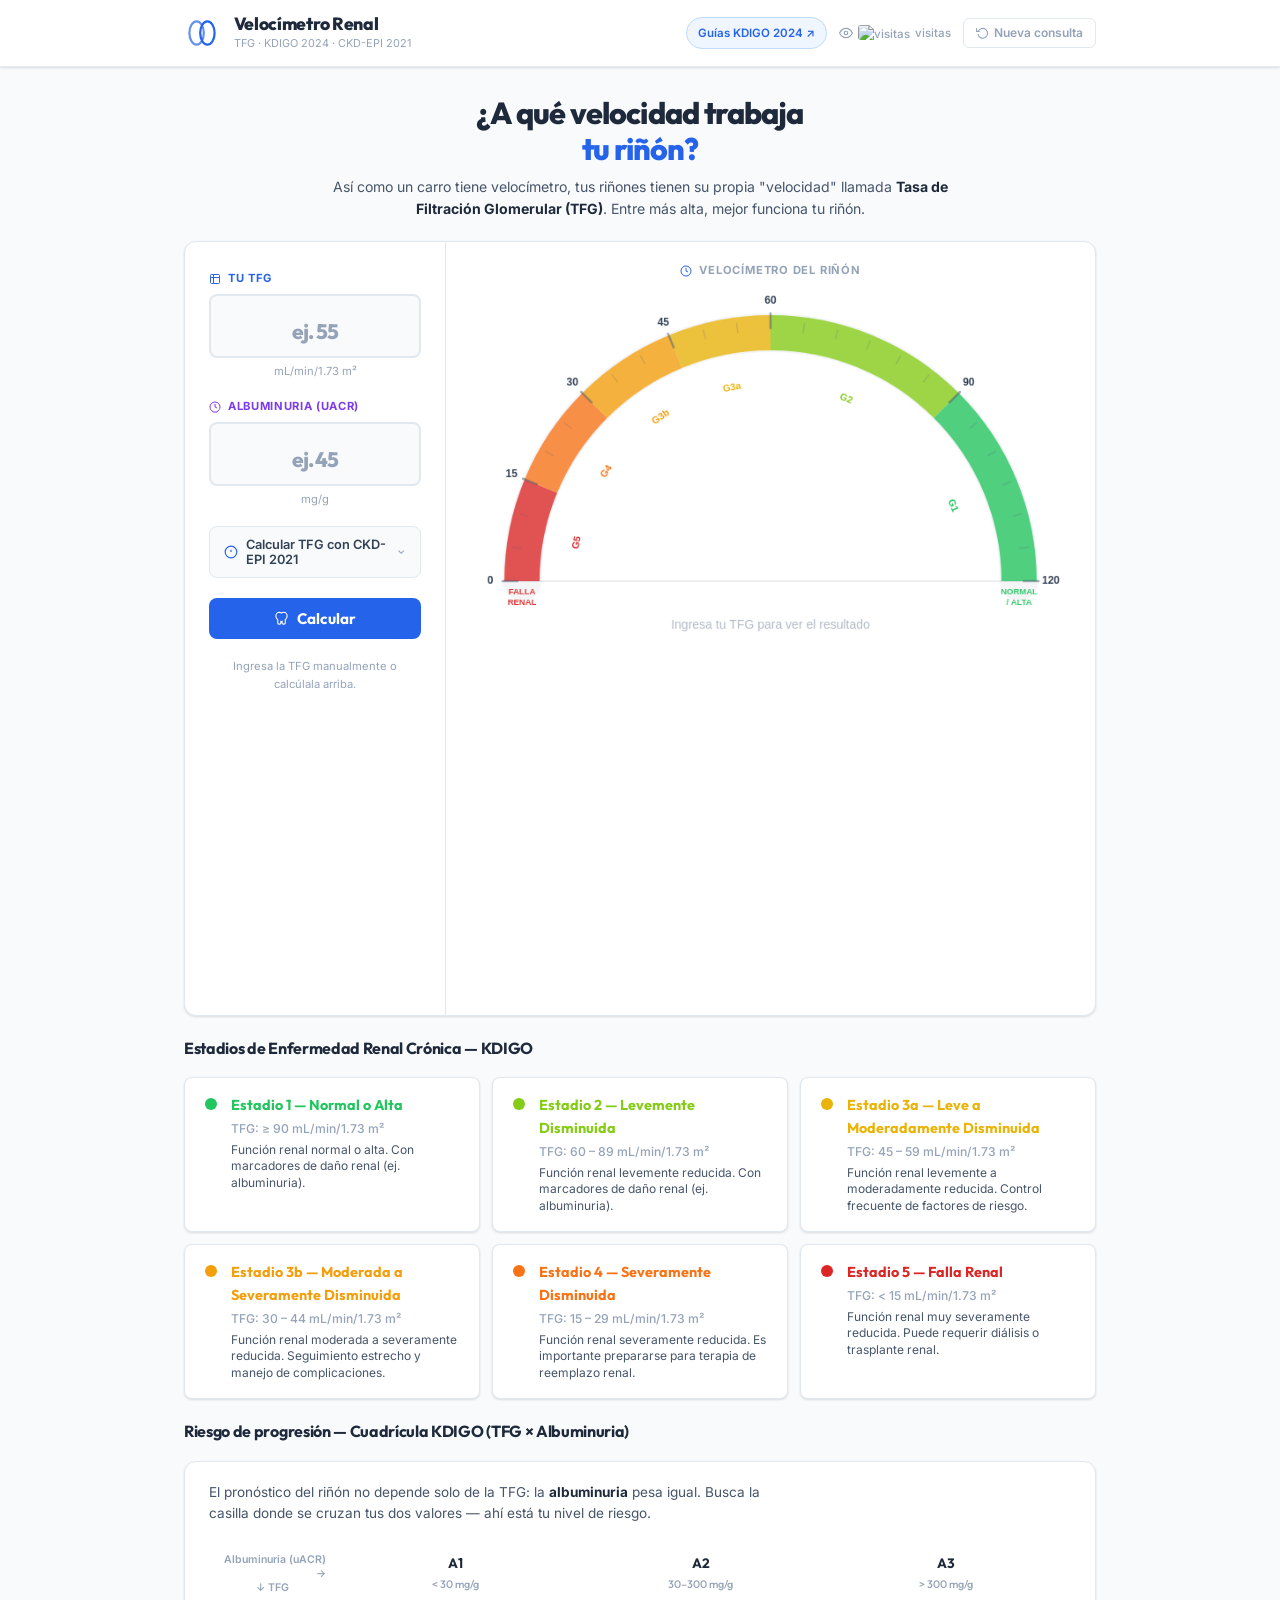
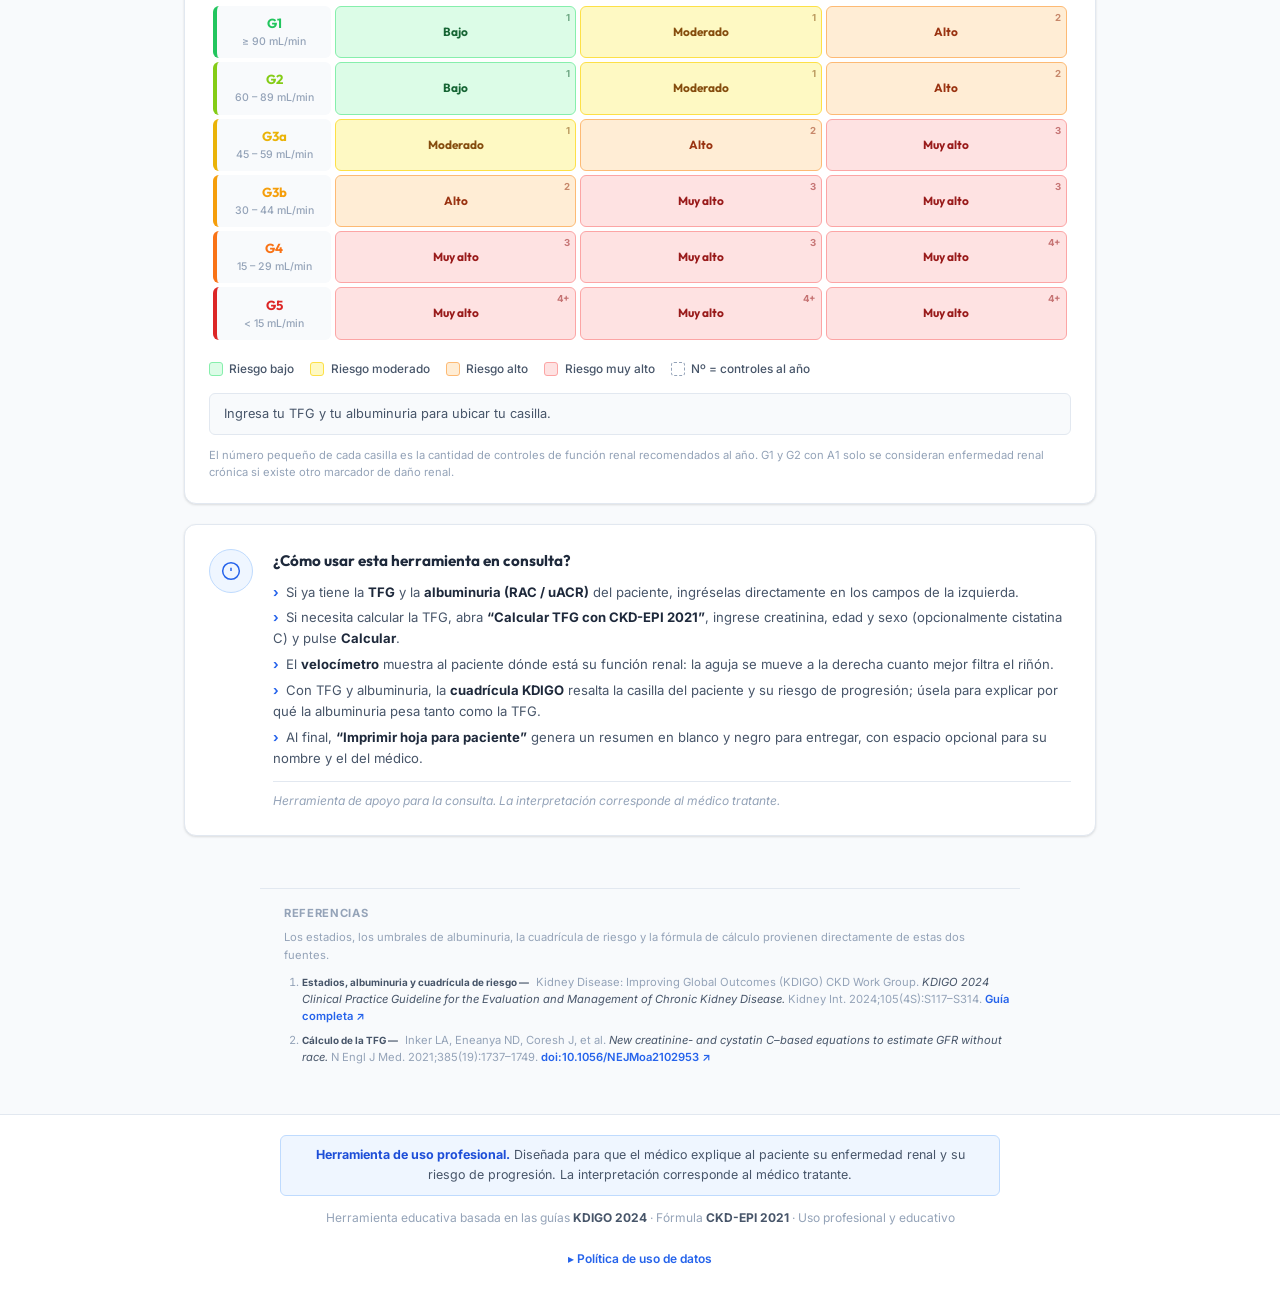
==== index.html @ 319bebc2 "feat: analítica GoatCounter (sin cookies ni IP) + declaración en política y README Co-Authored-By: C" ====
<!DOCTYPE html>
<html lang="es">
<head>
  <meta charset="UTF-8" />
  <meta name="viewport" content="width=device-width, initial-scale=1.0" />
  <title>Velocímetro Renal — TFG (Tasa de Filtración Glomerular)</title>
  <meta name="description" content="Herramienta para profesionales de la salud: explique a su paciente la función renal (TFG, CKD-EPI 2021) y el riesgo de progresión según KDIGO 2024." />
  <link rel="preconnect" href="https://fonts.googleapis.com" />
  <link rel="preconnect" href="https://fonts.gstatic.com" crossorigin />
  <link href="https://fonts.googleapis.com/css2?family=Inter:wght@300;400;500;600;700;800;900&family=Outfit:wght@300;400;500;600;700;800&display=swap" rel="stylesheet" />
  <link rel="stylesheet" href="style.css" />
</head>
<body>

  <header class="site-header">
    <div class="header-inner">
      <div class="logo">
        <svg class="logo-icon" viewBox="0 0 40 40" fill="none">
          <ellipse cx="14" cy="20" rx="8" ry="13" stroke="#2563eb" stroke-width="2.5" fill="none" opacity="0.7"/>
          <ellipse cx="26" cy="20" rx="8" ry="13" stroke="#2563eb" stroke-width="2.5" fill="none"/>
        </svg>
        <div>
          <div class="logo-title">Velocímetro Renal</div>
          <div class="logo-sub">TFG · KDIGO 2024 · CKD-EPI 2021</div>
        </div>
      </div>
      <div class="header-right">
        <a href="https://kdigo.org/guidelines/ckd-evaluation-and-management/" target="_blank" rel="noopener" class="header-link">Guías KDIGO 2024 ↗</a>
        <div class="visit-counter">
          <svg viewBox="0 0 24 24" fill="none" stroke="currentColor" stroke-width="2" width="14" height="14"><path d="M1 12s4-8 11-8 11 8 11 8-4 8-11 8-11-8-11-8z"/><circle cx="12" cy="12" r="3"/></svg>
          <img class="visit-badge" alt="visitas"
               src="https://hits.sh/velocimetrorenal.com.svg?label=%20&style=flat-square&color=64748b" /> visitas
        </div>
        <button class="btn-reset" onclick="window.location.reload()" title="Nueva consulta">
          <svg viewBox="0 0 24 24" fill="none" stroke="currentColor" stroke-width="2" width="13" height="13"><polyline points="1 4 1 10 7 10"/><path d="M3.51 15a9 9 0 1 0 .49-4.87"/></svg>
          Nueva consulta
        </button>
      </div>
    </div>
  </header>

  <main class="main-content">
    <section class="hero">
      <h1 class="hero-title">¿A qué velocidad trabaja<br/><span class="gradient-text">tu riñón?</span></h1>
      <p class="hero-subtitle">
        Así como un carro tiene velocímetro, tus riñones tienen su propia "velocidad" llamada
        <strong>Tasa de Filtración Glomerular (TFG)</strong>. Entre más alta, mejor funciona tu riñón.
      </p>
    </section>

    <!-- PANEL PRINCIPAL: input izquierda + velocímetro derecha -->
    <section class="main-panel card">

      <!-- ── Columna izquierda ── -->
      <div class="panel-left">

        <!-- TFG directa -->
        <div class="input-group">
          <label for="gfr-input" class="input-label">
            <svg viewBox="0 0 24 24" fill="none" stroke="currentColor" stroke-width="2"><path d="M9 3H5a2 2 0 0 0-2 2v4m6-6h10a2 2 0 0 1 2 2v4M9 3v18m0 0h10a2 2 0 0 0 2-2V9M9 21H5a2 2 0 0 1-2-2V9m0 0h18"/></svg>
            Tu TFG
          </label>
          <div class="input-row">
            <input id="gfr-input" type="number" min="0" max="200" placeholder="ej. 55" class="gfr-input" autocomplete="off" />
          </div>
          <p class="input-unit">mL/min/1.73 m²</p>
        </div>

        <!-- Albuminuria -->
        <div class="input-group">
          <label for="alb-input" class="input-label alb-label">
            <svg viewBox="0 0 24 24" fill="none" stroke="currentColor" stroke-width="2"><path d="M12 2a10 10 0 0 1 10 10c0 4-2.5 7.5-6 9.3V22H8v-.7C4.5 19.5 2 16 2 12A10 10 0 0 1 12 2z"/><path d="M12 6v6l4 2"/></svg>
            Albuminuria (uACR)
          </label>
          <div class="input-row">
            <input id="alb-input" type="number" min="0" placeholder="ej. 45" class="gfr-input alb-input" autocomplete="off" />
          </div>
          <p class="input-unit">mg/g</p>
        </div>

        <!-- Acordeón: Calcular TFG con CKD-EPI 2021 -->
        <div class="calc-accordion">
          <button class="accordion-toggle" id="accordion-btn" onclick="toggleAccordion()" aria-expanded="false">
            <svg viewBox="0 0 24 24" fill="none" stroke="currentColor" stroke-width="2"><circle cx="12" cy="12" r="10"/><path d="M12 8v4M12 16h.01"/></svg>
            Calcular TFG con CKD-EPI 2021
            <svg class="chevron" viewBox="0 0 24 24" fill="none" stroke="currentColor" stroke-width="2.5"><polyline points="6 9 12 15 18 9"/></svg>
          </button>

          <div class="accordion-body" id="accordion-body" hidden>
            <!-- Fórmula selector -->
            <div class="formula-tabs">
              <button class="formula-tab active" id="tab-cr" onclick="switchFormula('cr')">Solo Creatinina</button>
              <button class="formula-tab" id="tab-crcys" onclick="switchFormula('crcys')">+ Cistatina C</button>
            </div>

            <!-- Campos comunes -->
            <div class="epi-fields">
              <div class="epi-row epi-row-inline">
                <label class="epi-label">Sexo</label>
                <div class="sex-toggle">
                  <button class="sex-btn active" id="sex-m" onclick="setSex('M')" title="Masculino">&#9794;</button>
                  <button class="sex-btn" id="sex-f" onclick="setSex('F')" title="Femenino">&#9792;</button>
                </div>
              </div>
              <div class="epi-row">
                <label class="epi-label" for="epi-age">Edad (años)</label>
                <input id="epi-age" type="number" min="18" max="110" placeholder="ej. 55" class="epi-input" />
              </div>
              <div class="epi-row">
                <label class="epi-label" for="epi-cr">Creatinina sérica (mg/dL)</label>
                <input id="epi-cr" type="number" min="0" step="0.01" placeholder="ej. 1.2" class="epi-input" />
              </div>
              <!-- Cistatina C — solo en modo cr+cys -->
              <div class="epi-row" id="row-cys" style="display:none">
                <label class="epi-label" for="epi-cys">Cistatina C (mg/L)</label>
                <input id="epi-cys" type="number" min="0" step="0.01" placeholder="ej. 1.1" class="epi-input" />
              </div>
            </div>

            <button class="calc-epi-btn" onclick="calcularEPI()">
              <!-- Kidney SVG icon -->
              <svg viewBox="0 0 24 24" fill="none" stroke="currentColor" stroke-width="1.8">
                <path d="M8.5 2C5.46 2 3 4.69 3 8c0 2.5 1.2 4.7 3 6v5a2 2 0 0 0 2 2h1a2 2 0 0 0 2-2v-2.5c.33.03.66.5 1 .5s.67-.47 1-.5V19a2 2 0 0 0 2 2h1a2 2 0 0 0 2-2v-5c1.8-1.3 3-3.5 3-6 0-3.31-2.46-6-5.5-6-1.42 0-2.7.53-3.68 1.4A5.44 5.44 0 0 0 8.5 2z"/>
              </svg>
              Calcular TFG
            </button>
            <p class="epi-note">CKD-EPI 2021 · Sin raza · KDIGO</p>
          </div>
        </div>

        <!-- Botón principal calcular -->
        <button id="calc-btn" class="calc-btn" onclick="calcular()">
          <svg viewBox="0 0 24 24" fill="none" stroke="currentColor" stroke-width="1.8">
            <path d="M8.5 2C5.46 2 3 4.69 3 8c0 2.5 1.2 4.7 3 6v5a2 2 0 0 0 2 2h1a2 2 0 0 0 2-2v-2.5c.33.03.66.5 1 .5s.67-.47 1-.5V19a2 2 0 0 0 2 2h1a2 2 0 0 0 2-2v-5c1.8-1.3 3-3.5 3-6 0-3.31-2.46-6-5.5-6-1.42 0-2.7.53-3.68 1.4A5.44 5.44 0 0 0 8.5 2z"/>
          </svg>
          Calcular
        </button>
        <p class="input-hint">Ingresa la TFG manualmente o calcúlala arriba.</p>

        <!-- Panel de resultado TFG + Albuminuria -->
        <div id="result-panel" class="result-panel hidden">
          <div id="stage-badge" class="stage-badge"></div>
          <div class="result-text">
            <div id="stage-name" class="stage-name"></div>
            <div id="stage-desc" class="stage-desc"></div>
          </div>
          <!-- Albuminuria badge (aparece si se ingresó) -->
          <div id="alb-result" class="alb-result hidden">
            <div id="alb-badge" class="alb-badge"></div>
            <div id="alb-desc" class="alb-desc"></div>
          </div>
          <!-- Riesgo combinado KDIGO (aparece con TFG + albuminuria) -->
          <div id="risk-result" class="risk-result hidden">
            <span class="risk-result-label">Riesgo KDIGO</span>
            <span id="risk-result-badge" class="risk-result-badge"></span>
            <a href="#riesgo" class="risk-result-link">ver cuadrícula ↓</a>
          </div>
          <!-- Datos opcionales para la hoja impresa -->
          <div class="print-names">
            <input type="text" id="patient-name" class="name-input" placeholder="Nombre del paciente (opcional)" autocomplete="off" maxlength="80" />
            <input type="text" id="doctor-name" class="name-input" placeholder="Médico (opcional)" autocomplete="off" maxlength="80" />
          </div>
          <!-- Botón imprimir -->
          <button class="print-btn" onclick="printReport()" title="Imprimir / Guardar PDF">
            <svg viewBox="0 0 24 24" fill="none" stroke="currentColor" stroke-width="2"><polyline points="6 9 6 2 18 2 18 9"/><path d="M6 18H4a2 2 0 0 1-2-2v-5a2 2 0 0 1 2-2h16a2 2 0 0 1 2 2v5a2 2 0 0 1-2 2h-2"/><rect x="6" y="14" width="12" height="8"/></svg>
            Imprimir hoja para paciente
          </button>
        </div>

      </div>

      <!-- ── Divisor vertical ── -->
      <div class="panel-divider"></div>

      <!-- ── Columna derecha: velocímetro ── -->
      <div class="panel-right">
        <div class="speedometer-title">
          <svg viewBox="0 0 24 24" fill="none" stroke="currentColor" stroke-width="2"><circle cx="12" cy="12" r="10"/><polyline points="12 6 12 12 16 14"/></svg>
          Velocímetro del Riñón
        </div>
        <canvas id="speedometer" width="700" height="420"></canvas>
      </div>

    </section>

    <!-- STAGES TABLE -->
    <section class="stages-section">
      <h2 class="section-title">Estadios de Enfermedad Renal Crónica — KDIGO</h2>
      <div class="stages-grid" id="stages-grid">
        <!-- filled by JS -->
      </div>
    </section>

    <!-- RIESGO KDIGO G×A -->
    <section class="risk-section" id="riesgo">
      <h2 class="section-title">Riesgo de progresión — Cuadrícula KDIGO (TFG × Albuminuria)</h2>
      <div class="risk-card card">
        <p class="risk-intro">
          El pronóstico del riñón no depende solo de la TFG: la <strong>albuminuria</strong> pesa igual.
          Busca la casilla donde se cruzan tus dos valores — ahí está tu nivel de riesgo.
        </p>

        <div class="risk-table-wrap">
          <table class="risk-table" id="risk-table">
            <!-- generada por app.js -->
          </table>
        </div>

        <div class="risk-legend" id="risk-legend"><!-- generada por app.js --></div>

        <p class="risk-note" id="risk-note">Ingresa tu TFG y tu albuminuria para ubicar tu casilla.</p>

        <p class="risk-foot">
          El número pequeño de cada casilla es la cantidad de controles de función renal recomendados al año.
          G1 y G2 con A1 solo se consideran enfermedad renal crónica si existe otro marcador de daño renal.
        </p>
      </div>
    </section>

    <!-- EXPLANATION -->
    <section class="explanation-section card">
      <div class="explanation-icon">
        <svg viewBox="0 0 24 24" fill="none" stroke="currentColor" stroke-width="1.8"><path d="M12 22c5.523 0 10-4.477 10-10S17.523 2 12 2 2 6.477 2 12s4.477 10 10 10z"/><path d="M12 8v4"/><path d="M12 16h.01"/></svg>
      </div>
      <div class="explanation-content">
        <h3>¿Cómo usar esta herramienta en consulta?</h3>
        <ul>
          <li>Si ya tiene la <strong>TFG</strong> y la <strong>albuminuria (RAC / uACR)</strong> del paciente, ingréselas directamente en los campos de la izquierda.</li>
          <li>Si necesita calcular la TFG, abra <strong>“Calcular TFG con CKD-EPI 2021”</strong>, ingrese creatinina, edad y sexo (opcionalmente cistatina C) y pulse <strong>Calcular</strong>.</li>
          <li>El <strong>velocímetro</strong> muestra al paciente dónde está su función renal: la aguja se mueve a la derecha cuanto mejor filtra el riñón.</li>
          <li>Con TFG y albuminuria, la <strong>cuadrícula KDIGO</strong> resalta la casilla del paciente y su riesgo de progresión; úsela para explicar por qué la albuminuria pesa tanto como la TFG.</li>
          <li>Al final, <strong>“Imprimir hoja para paciente”</strong> genera un resumen en blanco y negro para entregar, con espacio opcional para su nombre y el del médico.</li>
        </ul>
        <p class="disclaimer">Herramienta de apoyo para la consulta. La interpretación corresponde al médico tratante.</p>
      </div>
    </section>
    <!-- REFERENCIAS -->
    <section class="refs-section" id="referencias">
      <h2 class="refs-title">Referencias</h2>
      <p class="refs-intro">
        Los estadios, los umbrales de albuminuria, la cuadrícula de riesgo y la fórmula de cálculo
        provienen directamente de estas dos fuentes.
      </p>
      <ol class="refs-list">
        <li>
          <span class="ref-tag">Estadios, albuminuria y cuadrícula de riesgo</span>
          Kidney Disease: Improving Global Outcomes (KDIGO) CKD Work Group.
          <em>KDIGO 2024 Clinical Practice Guideline for the Evaluation and Management of
          Chronic Kidney Disease.</em> Kidney Int. 2024;105(4S):S117&ndash;S314.
          <a href="https://kdigo.org/guidelines/ckd-evaluation-and-management/" target="_blank" rel="noopener">Guía completa &#8599;</a>
        </li>
        <li>
          <span class="ref-tag">Cálculo de la TFG</span>
          Inker LA, Eneanya ND, Coresh J, et&nbsp;al.
          <em>New creatinine- and cystatin C&ndash;based equations to estimate GFR without race.</em>
          N Engl J Med. 2021;385(19):1737&ndash;1749.
          <a href="https://doi.org/10.1056/NEJMoa2102953" target="_blank" rel="noopener">doi:10.1056/NEJMoa2102953 &#8599;</a>
        </li>
      </ol>
    </section>
  </main>

  <!-- SECCIÓN PARA IMPRESIÓN — oculta en pantalla, visible al imprimir -->
  <div id="print-section" class="print-only">
    <!-- Header -->
    <div class="pr-header">
      <div class="pr-logo">Velocímetro Renal</div>
      <div id="pr-date" class="pr-date"></div>
    </div>

    <h2 class="pr-title">Resultado de Función Renal</h2>

    <div class="pr-names">
      <div class="pr-name-row"><span class="pr-name-label">Paciente:</span> <span id="pr-patient" class="pr-name-value"></span></div>
      <div class="pr-name-row"><span class="pr-name-label">Médico:</span> <span id="pr-doctor" class="pr-name-value"></span></div>
    </div>

    <!-- Valor principal -->
    <div class="pr-value-block">
      <div class="pr-val-label">Tasa de Filtración Glomerular (TFG)</div>
      <div class="pr-val-number"><span id="pr-tfg">--</span><span class="pr-val-unit"> mL/min/1.73 m²</span></div>
      <div class="pr-stage-line" id="pr-stage-line"></div>
    </div>

    <!-- Imagen del velocímetro (canvas capturado) -->
    <div class="pr-canvas-wrap">
      <img id="pr-speedometer-img" alt="Velocímetro" class="pr-speedometer-img" />
    </div>

    <!-- Albuminuria (sólo si se ingresó) -->
    <div id="pr-alb-block" style="display:none" class="pr-alb-block">
      <span class="pr-alb-label">Albuminuria (uACR):</span>
      <span id="pr-alb-text"></span>
    </div>

    <!-- Riesgo combinado (sólo si hay TFG + albuminuria) -->
    <div id="pr-risk-block" style="display:none" class="pr-risk-block">
      <span class="pr-alb-label">Riesgo KDIGO (TFG × albuminuria):</span>
      <span id="pr-risk-text"></span>
    </div>

    <!-- Descripción clínica -->
    <div class="pr-description" id="pr-description"></div>

    <div class="pr-disclaimer">
      Esta hoja es informativa y educativa. No reemplaza la consulta médica.&nbsp;·&nbsp;
      Guías <strong>KDIGO 2024</strong>&nbsp;·&nbsp;Fórmula <strong>CKD-EPI 2021</strong>&nbsp;·&nbsp;velocimetrorenal.com
    </div>
  </div>

  <footer class="site-footer">
    <p class="pro-notice">
      <strong>Herramienta de uso profesional.</strong> Diseñada para que el médico explique al paciente
      su enfermedad renal y su riesgo de progresión. La interpretación corresponde al médico tratante.
    </p>
    <p>Herramienta educativa basada en las guías <strong>KDIGO 2024</strong> · Fórmula <strong>CKD-EPI 2021</strong> · Uso profesional y educativo</p>

    <details class="privacy">
      <summary>Política de uso de datos</summary>
      <div class="privacy-body">
        <p><strong>Lo que escribes no sale de tu navegador.</strong> La TFG, la albuminuria, la
        creatinina, la cistatina C, la edad y el sexo se procesan únicamente en tu dispositivo.
        No se envían a ningún servidor, no se guardan en ninguna base de datos y desaparecen
        cuando cierras o recargas la página.</p>

        <p><strong>No usamos cookies</strong> ni guardamos información en tu equipo.
        <strong>No hay publicidad ni rastreo publicitario.</strong></p>

        <p>Como en cualquier página web, al abrirla tu dirección IP queda visible para los
        servicios que la entregan:</p>
        <ul>
          <li><strong>GitHub Pages</strong> — aloja el sitio</li>
          <li><strong>Google Fonts</strong> — entrega las tipografías</li>
          <li><strong>hits.sh</strong> — cuenta las visitas totales; no identifica personas</li>
          <li><strong>GoatCounter</strong> — estadísticas de uso sin cookies: registra página visitada,
          fecha, país, idioma, tipo de dispositivo y sitio de origen. No almacena la dirección IP ni
          identificadores persistentes. Datos alojados en la Unión Europea (Finlandia/Alemania).</li>
        </ul>
        <p>Ninguno de ellos recibe tus valores clínicos, porque esos nunca se transmiten.</p>

        <p class="privacy-legal">
          Responsable del sitio: <strong>CiMedical</strong> ·
          Contacto: <a href="mailto:juanjallerch@cimedical.co">juanjallerch@cimedical.co</a>.
          Conforme a la Ley 1581 de 2012 de Colombia, puedes dirigir a ese correo cualquier
          consulta, queja o solicitud sobre el tratamiento de datos personales.
        </p>
      </div>
    </details>
  </footer>

  <script src="app.js"></script>
  <!-- Analítica sin cookies ni IP (GoatCounter): cuenta visitas únicas, no identifica personas -->
  <script data-goatcounter="https://velocimetrorenal.goatcounter.com/count" async src="//gc.zgo.at/count.js"></script>
</body>
</html>
---- style.css ----
/* ============================================================
   NEFRO-VELOCÍMETRO — Estilos
   Rediseño: Profesional médico claro, azules NKF-inspired
   Compatible con todos los selectores existentes en app.js
   ============================================================ */

*, *::before, *::after { box-sizing: border-box; margin: 0; padding: 0; }

:root {
  /* Paleta clara profesional */
  --primary:       #2563eb;
  --primary-dark:  #1d4ed8;
  --primary-light: #eff6ff;
  --primary-mid:   #bfdbfe;
  --accent-1:      #0ea5e9;
  --accent-2:      #2563eb;
  --accent-3:      #7c3aed;
  --dark:          #1e293b;
  --text:          #334155;
  --text-primary:  #1e293b;
  --text-secondary:#475569;
  --text-muted:    #94a3b8;
  --border:        #e2e8f0;
  --bg:            #f8fafc;
  --bg-card:       #ffffff;
  --bg-card2:      #f8fafc;
  --white:         #ffffff;
  --radius-lg:     12px;
  --radius-md:     8px;
  --radius-sm:     6px;
  --shadow-card:   0 1px 3px rgba(0,0,0,.08), 0 1px 2px rgba(0,0,0,.05);
  --shadow-md:     0 4px 12px rgba(0,0,0,.08);

  /* Stage colors — se mantienen en canvas */
  --stage-1:  #16a34a;
  --stage-2:  #65a30d;
  --stage-3a: #ca8a04;
  --stage-3b: #ea580c;
  --stage-4:  #dc2626;
  --stage-5:  #7f1d1d;
}

html { scroll-behavior: smooth; }

body {
  font-family: 'Inter', system-ui, sans-serif;
  background: var(--bg);
  color: var(--text);
  min-height: 100vh;
  overflow-x: hidden;
  line-height: 1.6;
}

/* ── HEADER ───────────────────────────────────────────────── */
.site-header {
  position: sticky;
  top: 0;
  z-index: 100;
  background: var(--white);
  border-bottom: 1px solid var(--border);
  box-shadow: var(--shadow-card);
}
.header-inner {
  max-width: 960px;
  margin: 0 auto;
  padding: 0.85rem 1.5rem;
  display: flex;
  align-items: center;
  justify-content: space-between;
}
.logo { display: flex; align-items: center; gap: 0.85rem; }
.logo-icon { width: 36px; height: 36px; flex-shrink: 0; }
.logo-title {
  font-family: 'Outfit', sans-serif;
  font-size: 1.1rem;
  font-weight: 800;
  color: var(--dark);
  letter-spacing: -0.3px;
  line-height: 1.1;
}
.logo-sub { font-size: 0.68rem; color: var(--text-muted); font-weight: 400; margin-top: 2px; }

.header-right {
  display: flex;
  align-items: center;
  gap: 0.75rem;
}
.header-link {
  font-size: 0.72rem;
  font-weight: 600;
  color: var(--primary);
  text-decoration: none;
  padding: 0.35rem 0.7rem;
  border: 1px solid var(--primary-mid);
  border-radius: 999px;
  background: var(--primary-light);
  transition: all 0.15s;
}
.header-link:hover { background: var(--primary-mid); }
/* legacy badge — hidden now, kept for compat */
.header-badge { display: none; }

.visit-counter {
  display: flex;
  align-items: center;
  gap: 5px;
  font-size: 0.72rem;
  color: var(--text-muted);
  font-weight: 500;
}
.visit-badge {
  height: 15px;
  width: auto;
  display: block;
  border-radius: 3px;
}
.btn-reset {
  display: inline-flex;
  align-items: center;
  gap: 5px;
  padding: 0.38rem 0.75rem;
  border: 1px solid var(--border);
  border-radius: var(--radius-sm);
  background: var(--white);
  color: var(--text-muted);
  font-family: inherit;
  font-size: 0.75rem;
  font-weight: 600;
  cursor: pointer;
  transition: all 0.15s;
  white-space: nowrap;
}
.btn-reset:hover { background: #fff1f2; border-color: #fca5a5; color: #dc2626; }

/* ── LAYOUT ───────────────────────────────────────────────── */
.main-content {
  max-width: 960px;
  margin: 0 auto;
  padding: 1.5rem 1.5rem 3rem;
  display: flex;
  flex-direction: column;
  gap: 1.25rem;
}

/* ── HERO ─────────────────────────────────────────────────── */
.hero { text-align: center; padding: 0.25rem 0 0; }
.hero-title {
  font-family: 'Outfit', sans-serif;
  font-size: clamp(1.35rem, 3.5vw, 1.9rem);
  font-weight: 800;
  line-height: 1.2;
  letter-spacing: -0.03em;
  color: var(--dark);
  margin-bottom: 0.5rem;
}
.gradient-text {
  color: var(--primary);
  -webkit-text-fill-color: var(--primary);
}
.hero-subtitle {
  max-width: 620px;
  margin: 0 auto;
  font-size: 0.88rem;
  color: var(--text-secondary);
}
.hero-subtitle strong { color: var(--dark); }

/* ── CARD ─────────────────────────────────────────────────── */
.card {
  background: var(--white);
  border: 1px solid var(--border);
  border-radius: var(--radius-lg);
  box-shadow: var(--shadow-card);
}

/* ── MAIN PANEL ───────────────────────────────────────────── */
.main-panel {
  display: flex;
  flex-direction: row;
  align-items: flex-start;
  gap: 0;
  padding: 0;
}
.panel-left {
  display: flex;
  flex-direction: column;
  justify-content: center;
  gap: 1.1rem;
  width: 260px;
  flex-shrink: 0;
  padding: 1.75rem 1.5rem;
}
.panel-divider {
  width: 1px;
  background: var(--border);
  flex-shrink: 0;
  align-self: stretch;
}
.panel-right {
  flex: 1;
  min-width: 0;
  display: flex;
  flex-direction: column;
  align-items: center;
  justify-content: center;
  gap: 0.4rem;
  padding: 1.25rem 1rem 0.75rem;
}
#speedometer {
  max-width: 100%;
  height: auto;
}

/* ── INPUTS ───────────────────────────────────────────────── */
.input-group { display: flex; flex-direction: column; gap: 0.4rem; }
.input-label {
  display: flex;
  align-items: center;
  gap: 7px;
  font-size: 0.7rem;
  font-weight: 700;
  text-transform: uppercase;
  letter-spacing: 0.06em;
  color: var(--primary);
}
.input-label svg { width: 12px; height: 12px; stroke: var(--primary); }
.alb-label { color: var(--accent-3); }
.alb-label svg { stroke: var(--accent-3); }

.input-row { display: flex; }
.gfr-input {
  width: 100%;
  background: var(--bg-card2);
  border: 2px solid var(--border);
  border-radius: var(--radius-md);
  color: var(--dark);
  font-family: 'Outfit', sans-serif;
  font-size: 2.2rem;
  font-weight: 800;
  padding: 0.5rem 0.75rem;
  outline: none;
  transition: border-color 0.2s, box-shadow 0.2s;
  -moz-appearance: textfield;
  appearance: textfield;
  text-align: center;
  letter-spacing: -0.03em;
}
.gfr-input::-webkit-inner-spin-button,
.gfr-input::-webkit-outer-spin-button { -webkit-appearance: none; }
.gfr-input::placeholder { color: var(--text-muted); font-size: 1.3rem; }
.gfr-input:focus { border-color: var(--primary); box-shadow: 0 0 0 3px rgba(37,99,235,.12); }
.alb-input:focus { border-color: var(--accent-3); box-shadow: 0 0 0 3px rgba(124,58,237,.12); }
.input-unit {
  font-size: 0.7rem;
  color: var(--text-muted);
  text-align: center;
  margin-top: -2px;
}

/* ── CALC BUTTON ──────────────────────────────────────────── */
.calc-btn {
  display: flex;
  align-items: center;
  justify-content: center;
  gap: 8px;
  width: 100%;
  background: var(--primary);
  border: none;
  border-radius: var(--radius-md);
  color: #fff;
  font-family: 'Outfit', sans-serif;
  font-size: 0.95rem;
  font-weight: 700;
  padding: 0.7rem 1rem;
  cursor: pointer;
  transition: background 0.15s, transform 0.15s, box-shadow 0.2s;
  margin-top: 0.15rem;
}
.calc-btn svg { width: 15px; height: 15px; }
.calc-btn:hover { background: var(--primary-dark); transform: translateY(-1px); box-shadow: 0 4px 12px rgba(37,99,235,.3); }
.calc-btn:active { transform: translateY(0); }
.input-hint { margin-top: 0.1rem; font-size: 0.7rem; color: var(--text-muted); text-align: center; }

/* ── SPEEDOMETER TITLE ────────────────────────────────────── */
.speedometer-title {
  display: flex;
  align-items: center;
  gap: 7px;
  font-size: 0.7rem;
  font-weight: 700;
  text-transform: uppercase;
  letter-spacing: 0.07em;
  color: var(--text-muted);
}
.speedometer-title svg { width: 12px; height: 12px; stroke: var(--primary); }

/* ── RESULT PANEL ─────────────────────────────────────────── */
.result-panel {
  display: flex;
  flex-direction: column;
  align-items: center;
  gap: 0.6rem;
  padding: 0.85rem 0.9rem;
  border-radius: var(--radius-md);
  background: var(--primary-light);
  border: 1px solid var(--primary-mid);
  text-align: center;
  animation: fadeSlide 0.4s ease both;
}
.result-panel.hidden { visibility: hidden; opacity: 0; pointer-events: none; }

@keyframes fadeSlide {
  from { opacity: 0; transform: translateY(8px); }
  to   { opacity: 1; transform: translateY(0); }
}

.stage-badge {
  min-width: 52px;
  height: 52px;
  border-radius: 50%;
  display: flex;
  align-items: center;
  justify-content: center;
  font-family: 'Outfit', sans-serif;
  font-size: 0.95rem;
  font-weight: 800;
  flex-shrink: 0;
  border: 3px solid currentColor;
  margin: 0 auto;
}
.stage-name {
  font-family: 'Outfit', sans-serif;
  font-size: 0.9rem;
  font-weight: 700;
  color: var(--dark);
  margin-bottom: 2px;
  line-height: 1.3;
}
.stage-desc { font-size: 0.73rem; color: var(--text-secondary); line-height: 1.4; }

/* ── ALBUMINURIA RESULT ───────────────────────────────────── */
.alb-result {
  display: flex;
  align-items: center;
  gap: 0.6rem;
  padding: 0.6rem 0.8rem;
  border-radius: var(--radius-sm);
  background: rgba(124,58,237,.07);
  border: 1px solid rgba(124,58,237,.2);
  animation: fadeSlide 0.3s ease both;
  width: 100%;
}
.alb-result.hidden { display: none; }
.alb-badge {
  min-width: 36px;
  height: 36px;
  border-radius: 50%;
  border: 2.5px solid currentColor;
  display: flex;
  align-items: center;
  justify-content: center;
  font-family: 'Outfit', sans-serif;
  font-size: 0.78rem;
  font-weight: 800;
  flex-shrink: 0;
}
.alb-desc { font-size: 0.7rem; color: var(--text-secondary); line-height: 1.4; text-align: left; }
.alb-desc strong { font-size: 0.75rem; color: var(--dark); }

/* ── PRINT BUTTON ─────────────────────────────────────────── */
.print-btn {
  display: flex;
  align-items: center;
  justify-content: center;
  gap: 7px;
  width: 100%;
  margin-top: 0.4rem;
  padding: 0.45rem;
  background: rgba(37,99,235,.06);
  border: 1px solid rgba(37,99,235,.3);
  border-radius: var(--radius-sm);
  color: var(--primary);
  font-family: 'Inter', sans-serif;
  font-size: 0.73rem;
  font-weight: 600;
  cursor: pointer;
  transition: all 0.15s;
}
.print-btn svg { width: 14px; height: 14px; stroke: currentColor; }
.print-btn:hover { background: rgba(37,99,235,.12); border-color: rgba(37,99,235,.5); }

/* ── CKD-EPI ACCORDION ────────────────────────────────────── */
.calc-accordion {
  border: 1px solid var(--border);
  border-radius: var(--radius-md);
  overflow: hidden;
  background: var(--bg-card2);
}
.accordion-toggle {
  display: flex;
  align-items: center;
  gap: 8px;
  width: 100%;
  background: none;
  border: none;
  padding: 0.6rem 0.85rem;
  font-family: 'Inter', sans-serif;
  font-size: 0.8rem;
  font-weight: 600;
  color: var(--text);
  cursor: pointer;
  text-align: left;
  transition: background 0.15s;
}
.accordion-toggle svg:first-child { width: 14px; height: 14px; stroke: var(--primary); flex-shrink: 0; }
.accordion-toggle .chevron { width: 14px; height: 14px; margin-left: auto; stroke: var(--text-muted); transition: transform 0.2s; }
.accordion-toggle[aria-expanded="true"] .chevron { transform: rotate(180deg); }
.accordion-toggle:hover { background: var(--primary-light); }

.accordion-body { padding: 0.85rem; border-top: 1px solid var(--border); }

.formula-tabs {
  display: flex;
  gap: 0.4rem;
  margin-bottom: 0.85rem;
}
.formula-tab {
  flex: 1;
  padding: 0.4rem 0.5rem;
  border: 1px solid var(--border);
  border-radius: var(--radius-sm);
  background: var(--white);
  font-family: inherit;
  font-size: 0.75rem;
  font-weight: 600;
  color: var(--text-muted);
  cursor: pointer;
  transition: all 0.15s;
}
.formula-tab.active { background: var(--primary); border-color: var(--primary); color: white; }
.formula-tab:not(.active):hover { border-color: var(--primary); color: var(--primary); }

.epi-fields { display: flex; flex-direction: column; gap: 0.6rem; }
.epi-row { display: flex; flex-direction: column; gap: 0.25rem; }
.epi-row-inline { flex-direction: row; align-items: center; justify-content: space-between; }
.epi-label { font-size: 0.72rem; font-weight: 600; color: var(--text-muted); }
.epi-input {
  padding: 0.4rem 0.6rem;
  border: 1px solid var(--border);
  border-radius: var(--radius-sm);
  font-family: inherit;
  font-size: 0.85rem;
  color: var(--dark);
  background: var(--white);
  outline: none;
  width: 100%;
  transition: border-color 0.15s;
}
.epi-input:focus { border-color: var(--primary); box-shadow: 0 0 0 2px rgba(37,99,235,.1); }

.sex-toggle { display: flex; gap: 0.35rem; }
.sex-btn {
  width: 34px;
  height: 34px;
  border-radius: var(--radius-sm);
  border: 1.5px solid var(--border);
  background: var(--white);
  font-size: 1rem;
  color: var(--text-muted);
  cursor: pointer;
  transition: all 0.15s;
  display: flex;
  align-items: center;
  justify-content: center;
}
.sex-btn.active { background: var(--primary); border-color: var(--primary); color: white; }
.sex-btn:not(.active):hover { border-color: var(--primary); color: var(--primary); }

.calc-epi-btn {
  display: flex;
  align-items: center;
  justify-content: center;
  gap: 7px;
  width: 100%;
  background: var(--primary);
  border: none;
  border-radius: var(--radius-sm);
  color: white;
  font-family: inherit;
  font-size: 0.82rem;
  font-weight: 600;
  padding: 0.5rem 0.75rem;
  cursor: pointer;
  transition: background 0.15s;
  margin-top: 0.6rem;
}
.calc-epi-btn svg { width: 14px; height: 14px; }
.calc-epi-btn:hover { background: var(--primary-dark); }
.epi-note { font-size: 0.68rem; color: var(--text-muted); text-align: center; margin-top: 0.4rem; }

/* ── STAGES SECTION ───────────────────────────────────────── */
.stages-section { }
.section-title {
  font-family: 'Outfit', sans-serif;
  font-size: 1rem;
  font-weight: 700;
  color: var(--dark);
  margin-bottom: 1rem;
  letter-spacing: -0.02em;
}
.stages-grid {
  display: grid;
  grid-template-columns: repeat(auto-fill, minmax(240px, 1fr));
  gap: 0.75rem;
}
.stage-card {
  background: var(--white);
  border: 1px solid var(--border);
  border-radius: var(--radius-md);
  padding: 1rem 1.25rem;
  display: flex;
  align-items: flex-start;
  gap: 0.85rem;
  transition: transform 0.2s, box-shadow 0.2s, border-color 0.2s;
  box-shadow: var(--shadow-card);
}
.stage-card:hover { transform: translateY(-2px); box-shadow: var(--shadow-md); }
.stage-card.active {
  border-color: var(--active-color, var(--primary));
  box-shadow: 0 0 0 2px var(--active-color, var(--primary)), var(--shadow-md);
}
.stage-dot {
  min-width: 12px;
  height: 12px;
  border-radius: 50%;
  margin-top: 4px;
  flex-shrink: 0;
}
.stage-card-title { font-family: 'Outfit', sans-serif; font-weight: 700; font-size: 0.9rem; color: var(--dark); margin-bottom: 2px; }
.stage-card-range { font-size: 0.76rem; color: var(--text-muted); font-weight: 500; }
.stage-card-desc { font-size: 0.75rem; color: var(--text-secondary); margin-top: 3px; line-height: 1.4; }

/* ── EXPLANATION ──────────────────────────────────────────── */
.explanation-section {
  display: flex;
  gap: 1.25rem;
  align-items: flex-start;
  padding: 1.5rem;
}
.explanation-icon {
  min-width: 44px;
  height: 44px;
  background: var(--primary-light);
  border: 1px solid var(--primary-mid);
  border-radius: 50%;
  display: flex;
  align-items: center;
  justify-content: center;
  flex-shrink: 0;
}
.explanation-icon svg { width: 20px; height: 20px; stroke: var(--primary); }
.explanation-content h3 { font-family: 'Outfit', sans-serif; font-weight: 700; font-size: 0.95rem; color: var(--dark); margin-bottom: 0.5rem; }
.explanation-content ul { list-style: none; display: flex; flex-direction: column; gap: 0.3rem; }
.explanation-content li { font-size: 0.82rem; color: var(--text-secondary); }
.explanation-content li::before { content: '›'; color: var(--primary); font-weight: 700; margin-right: 7px; }
.explanation-content strong { color: var(--dark); }
.disclaimer { margin-top: 0.75rem; font-size: 0.75rem; color: var(--text-muted); font-style: italic; border-top: 1px solid var(--border); padding-top: 0.6rem; }

/* ── FOOTER ───────────────────────────────────────────────── */
.site-footer {
  text-align: center;
  padding: 1.25rem 1.5rem;
  border-top: 1px solid var(--border);
  font-size: 0.75rem;
  color: var(--text-muted);
  background: var(--white);
}
.site-footer strong { color: var(--text-secondary); }

/* ── REFERENCIAS (discretas, sin recuadro) ───────────────── */
.refs-section {
  margin: 2rem auto 0;
  padding: 1rem 0.5rem 0 1.5rem;
  border-top: 1px solid var(--border);
  max-width: 760px;
}
.refs-title {
  font-size: 0.7rem;
  font-weight: 700;
  text-transform: uppercase;
  letter-spacing: 0.06em;
  color: var(--text-muted);
  margin: 0 0 0.4rem;
}
.refs-intro {
  font-size: 0.7rem;
  color: var(--text-muted);
  margin: 0 0 0.6rem;
}
.refs-list {
  margin: 0;
  padding-left: 1.1rem;
  display: flex;
  flex-direction: column;
  gap: 0.45rem;
}
.refs-list li {
  font-size: 0.7rem;
  line-height: 1.5;
  color: var(--text-muted);
}
.ref-tag {
  display: inline;
  font-size: 0.62rem;
  font-weight: 700;
  color: var(--text-secondary);
  margin-right: 0.3rem;
}
.ref-tag::after { content: ' —'; }
.refs-list em { color: var(--text-secondary); font-style: italic; }
.refs-list a {
  color: #2563eb;
  text-decoration: none;
  font-weight: 600;
  word-break: break-word;
}
.refs-list a:hover { text-decoration: underline; }

/* ── AVISO USO PROFESIONAL ────────────────────────────────── */
.pro-notice {
  max-width: 720px;
  margin: 0 auto 0.75rem;
  padding: 0.6rem 0.9rem;
  font-size: 0.78rem;
  color: var(--text-secondary);
  background: #eff6ff;
  border: 1px solid #bfdbfe;
  border-radius: 6px;
}
.pro-notice strong { color: #1d4ed8; }

/* ── POLÍTICA DE DATOS ────────────────────────────────────── */
.privacy {
  max-width: 720px;
  margin: 1rem auto 0;
  text-align: left;
}
.privacy summary {
  cursor: pointer;
  font-weight: 600;
  color: #2563eb;
  text-align: center;
  list-style: none;
  padding: 0.4rem;
}
.privacy summary::-webkit-details-marker { display: none; }
.privacy summary::before { content: '\25B8  '; }
.privacy[open] summary::before { content: '\25BE  '; }
.privacy-body {
  margin-top: 0.75rem;
  padding: 1rem 1.15rem;
  background: var(--bg, #f8fafc);
  border: 1px solid var(--border);
  border-radius: 8px;
  line-height: 1.65;
}
.privacy-body p { margin: 0 0 0.7rem; }
.privacy-body ul { margin: 0 0 0.7rem; padding-left: 1.2rem; }
.privacy-body li { margin-bottom: 0.25rem; }
.privacy-legal {
  margin-top: 0.9rem !important;
  padding-top: 0.7rem;
  border-top: 1px solid var(--border);
  font-size: 0.72rem;
}

/* ── NOMBRES OPCIONALES PARA LA HOJA ─────────────────────── */
.print-names { display: flex; flex-direction: column; gap: 0.45rem; margin: 0.9rem 0 0.6rem; }
.name-input {
  width: 100%;
  padding: 0.55rem 0.75rem;
  font: inherit;
  font-size: 0.82rem;
  color: var(--text-primary);
  background: var(--white);
  border: 1px solid var(--border);
  border-radius: 8px;
  outline: none;
}
.name-input:focus { border-color: #2563eb; box-shadow: 0 0 0 3px rgba(37,99,235,.12); }
.name-input::placeholder { color: var(--text-muted); }

/* ── PRINT ONLY ───────────────────────────────────────────── */
.print-only { display: none !important; }

/* ── @MEDIA PRINT ─────────────────────────────────────────── */
@media print {
  body { background: white; color: black; margin: 0; font-size: 10pt; }
  .site-header, .main-content, .site-footer { display: none !important; }
  .print-only {
    display: block !important;
    padding: 1.2cm 1.5cm;
  }
  .pr-header {
    display: flex;
    justify-content: space-between;
    align-items: flex-end;
    border-bottom: 2pt solid #1d4ed8;
    padding-bottom: 8pt;
    margin-bottom: 14pt;
  }
  .pr-logo { font-size: 16pt; font-weight: 800; color: #1d4ed8; }
  .pr-date { font-size: 8pt; color: #555; }
  .pr-title { font-size: 14pt; font-weight: 700; margin: 10pt 0 10pt; color: #1e293b; }
  .pr-names { display: flex; gap: 24pt; margin: 0 0 12pt; font-size: 10pt; }
  .pr-name-row { flex: 1; display: flex; align-items: baseline; gap: 6pt; }
  .pr-name-label { font-weight: 700; color: #334155; white-space: nowrap; }
  .pr-name-value { flex: 1; border-bottom: 1pt solid #94a3b8; min-height: 12pt; padding-bottom: 1pt; color: #111; }
  .pr-value-block {
    background: #eff6ff;
    border: 1pt solid #bfdbfe;
    border-radius: 5pt;
    padding: 10pt 14pt;
    margin-bottom: 12pt;
    -webkit-print-color-adjust: exact;
    print-color-adjust: exact;
  }
  .pr-val-label { font-size: 8pt; color: #555; text-transform: uppercase; margin-bottom: 4pt; }
  .pr-val-number { font-size: 22pt; font-weight: 800; color: #1d4ed8; }
  .pr-val-unit { font-size: 11pt; font-weight: 400; color: #555; }
  .pr-stage-line { font-size: 11pt; font-weight: 600; margin-top: 4pt; color: #334155; }
  .pr-canvas-wrap { text-align: center; margin-bottom: 12pt; }
  .pr-speedometer-img { max-width: 380pt; height: auto; }
  .pr-alb-block { font-size: 10pt; margin-bottom: 10pt; padding: 6pt 10pt; border: 0.5pt solid #e2e8f0; border-radius: 4pt; }
  .pr-description { font-size: 9pt; color: #334155; line-height: 1.5; margin-bottom: 12pt; }
  .pr-disclaimer { border-top: 0.5pt solid #ccc; padding-top: 8pt; font-size: 7.5pt; color: #777; text-align: center; }
}

/* ── RESPONSIVE ───────────────────────────────────────────── */
@media (max-width: 760px) {
  .main-content { padding: 1rem 0.75rem 2rem; gap: 1rem; }
  .main-panel { flex-direction: column; }
  .panel-left { width: 100%; padding: 1.25rem 1.25rem 0; }
  .panel-divider { display: none; }
  .panel-right { padding: 0.75rem 0.75rem 1rem; }
  .gfr-input { font-size: 2rem; }
  .stages-grid { grid-template-columns: 1fr; }
  .explanation-section { flex-direction: column; }
  .header-inner { flex-wrap: wrap; gap: 0.5rem; }
  .header-link { display: none; }
}

/* ── RIESGO KDIGO G×A ─────────────────────────────────────── */
.risk-card {
  padding: 1.25rem 1.5rem 1.4rem;
}
.risk-intro {
  font-size: 0.85rem;
  color: var(--text-secondary);
  margin-bottom: 1.1rem;
  max-width: 62ch;
}
.risk-intro strong { color: var(--dark); }

.risk-table-wrap { overflow-x: auto; }

.risk-table {
  border-collapse: separate;
  border-spacing: 4px;
  width: 100%;
  min-width: 460px;
  table-layout: fixed;
}
.risk-table th,
.risk-table td { text-align: center; }

/* Encabezados de columna (A1/A2/A3) */
.risk-col-head {
  padding: 0.4rem 0.3rem 0.55rem;
  font-family: 'Outfit', sans-serif;
}
.risk-col-key {
  display: block;
  font-weight: 700;
  font-size: 0.85rem;
  color: var(--dark);
}
.risk-col-range {
  display: block;
  font-size: 0.68rem;
  font-weight: 500;
  color: var(--text-muted);
  margin-top: 1px;
}

/* Esquina + rótulos de eje */
.risk-corner {
  width: 118px;
  padding: 0.3rem;
  font-size: 0.66rem;
  line-height: 1.35;
  color: var(--text-muted);
  font-weight: 600;
  text-align: left;
}
.risk-axis-top { display: block; text-align: right; }
.risk-axis-left { display: block; }

/* Encabezados de fila (G1..G5) */
.risk-row-head {
  text-align: left;
  padding: 0.45rem 0.55rem;
  border-left: 4px solid var(--row-color, var(--border));
  background: var(--bg-card2);
  border-radius: var(--radius-sm);
}
.risk-row-key {
  display: block;
  font-family: 'Outfit', sans-serif;
  font-weight: 700;
  font-size: 0.82rem;
  color: var(--row-color, var(--dark));
}
.risk-row-range {
  display: block;
  font-size: 0.66rem;
  color: var(--text-muted);
  font-weight: 500;
}

/* Celdas de riesgo */
.risk-cell {
  position: relative;
  padding: 0.6rem 0.35rem;
  border-radius: var(--radius-sm);
  background: var(--cell-bg);
  border: 1px solid var(--cell-border);
  transition: transform 0.15s, box-shadow 0.15s;
}
.risk-cell-name {
  display: block;
  font-family: 'Outfit', sans-serif;
  font-size: 0.74rem;
  font-weight: 700;
  color: var(--cell-fg);
  line-height: 1.2;
}
.risk-cell-freq {
  position: absolute;
  top: 3px;
  right: 5px;
  font-size: 0.6rem;
  font-weight: 700;
  color: var(--cell-fg);
  opacity: 0.55;
}

/* Casilla del paciente */
.risk-cell.active {
  box-shadow: 0 0 0 3px var(--cell-fg), var(--shadow-md);
  transform: scale(1.04);
  z-index: 2;
}
.risk-cell.active .risk-cell-name { font-size: 0.78rem; }
/* Fila resaltada cuando falta la albuminuria */
.risk-row.row-active .risk-cell { opacity: 1; }
.risk-table.has-gfr .risk-row:not(.row-active) .risk-cell { opacity: 0.4; }
.risk-table.has-gfr .risk-row:not(.row-active) .risk-row-head { opacity: 0.5; }

/* Leyenda */
.risk-legend {
  display: flex;
  flex-wrap: wrap;
  gap: 0.5rem 1rem;
  margin-top: 1rem;
}
.risk-legend-item {
  display: flex;
  align-items: center;
  gap: 0.4rem;
  font-size: 0.74rem;
  color: var(--text-secondary);
  font-weight: 500;
}
.risk-legend-swatch {
  width: 14px;
  height: 14px;
  border-radius: 3px;
  flex-shrink: 0;
}

/* Nota dinámica */
.risk-note {
  margin-top: 0.9rem;
  padding: 0.6rem 0.85rem;
  border-radius: var(--radius-sm);
  background: var(--bg-card2);
  border: 1px solid var(--border);
  font-size: 0.8rem;
  color: var(--text-secondary);
}
.risk-note.filled {
  background: var(--note-bg, var(--primary-light));
  border-color: var(--note-border, var(--primary-mid));
  color: var(--note-fg, var(--dark));
  font-weight: 500;
}
.risk-foot {
  margin-top: 0.8rem;
  font-size: 0.7rem;
  color: var(--text-muted);
  line-height: 1.5;
}

/* Badge de riesgo en el panel de resultado */
.risk-result {
  display: flex;
  align-items: center;
  gap: 0.55rem;
  flex-wrap: wrap;
  margin-top: 0.7rem;
  padding-top: 0.7rem;
  border-top: 1px dashed var(--border);
}
.risk-result.hidden { display: none; }
.risk-result-label {
  font-size: 0.7rem;
  font-weight: 700;
  text-transform: uppercase;
  letter-spacing: 0.04em;
  color: var(--text-muted);
}
.risk-result-badge {
  padding: 0.18rem 0.6rem;
  border-radius: 999px;
  font-family: 'Outfit', sans-serif;
  font-weight: 700;
  font-size: 0.8rem;
  border: 1.5px solid currentColor;
}
.risk-result-link {
  font-size: 0.7rem;
  color: var(--primary);
  text-decoration: none;
  font-weight: 600;
}
.risk-result-link:hover { text-decoration: underline; }

@media (max-width: 760px) {
  .risk-card { padding: 1rem 1rem 1.2rem; }
  .risk-table { min-width: 380px; border-spacing: 3px; }
  .risk-corner { width: 88px; font-size: 0.6rem; }
  .risk-cell { padding: 0.5rem 0.2rem; }
  .risk-cell-name { font-size: 0.66rem; }
  .risk-row-key { font-size: 0.75rem; }
}

@media print {
  .pr-risk-block {
    font-size: 10pt;
    margin-bottom: 10pt;
    padding: 6pt 10pt;
    border: 0.5pt solid #e2e8f0;
    border-radius: 4pt;
  }
}
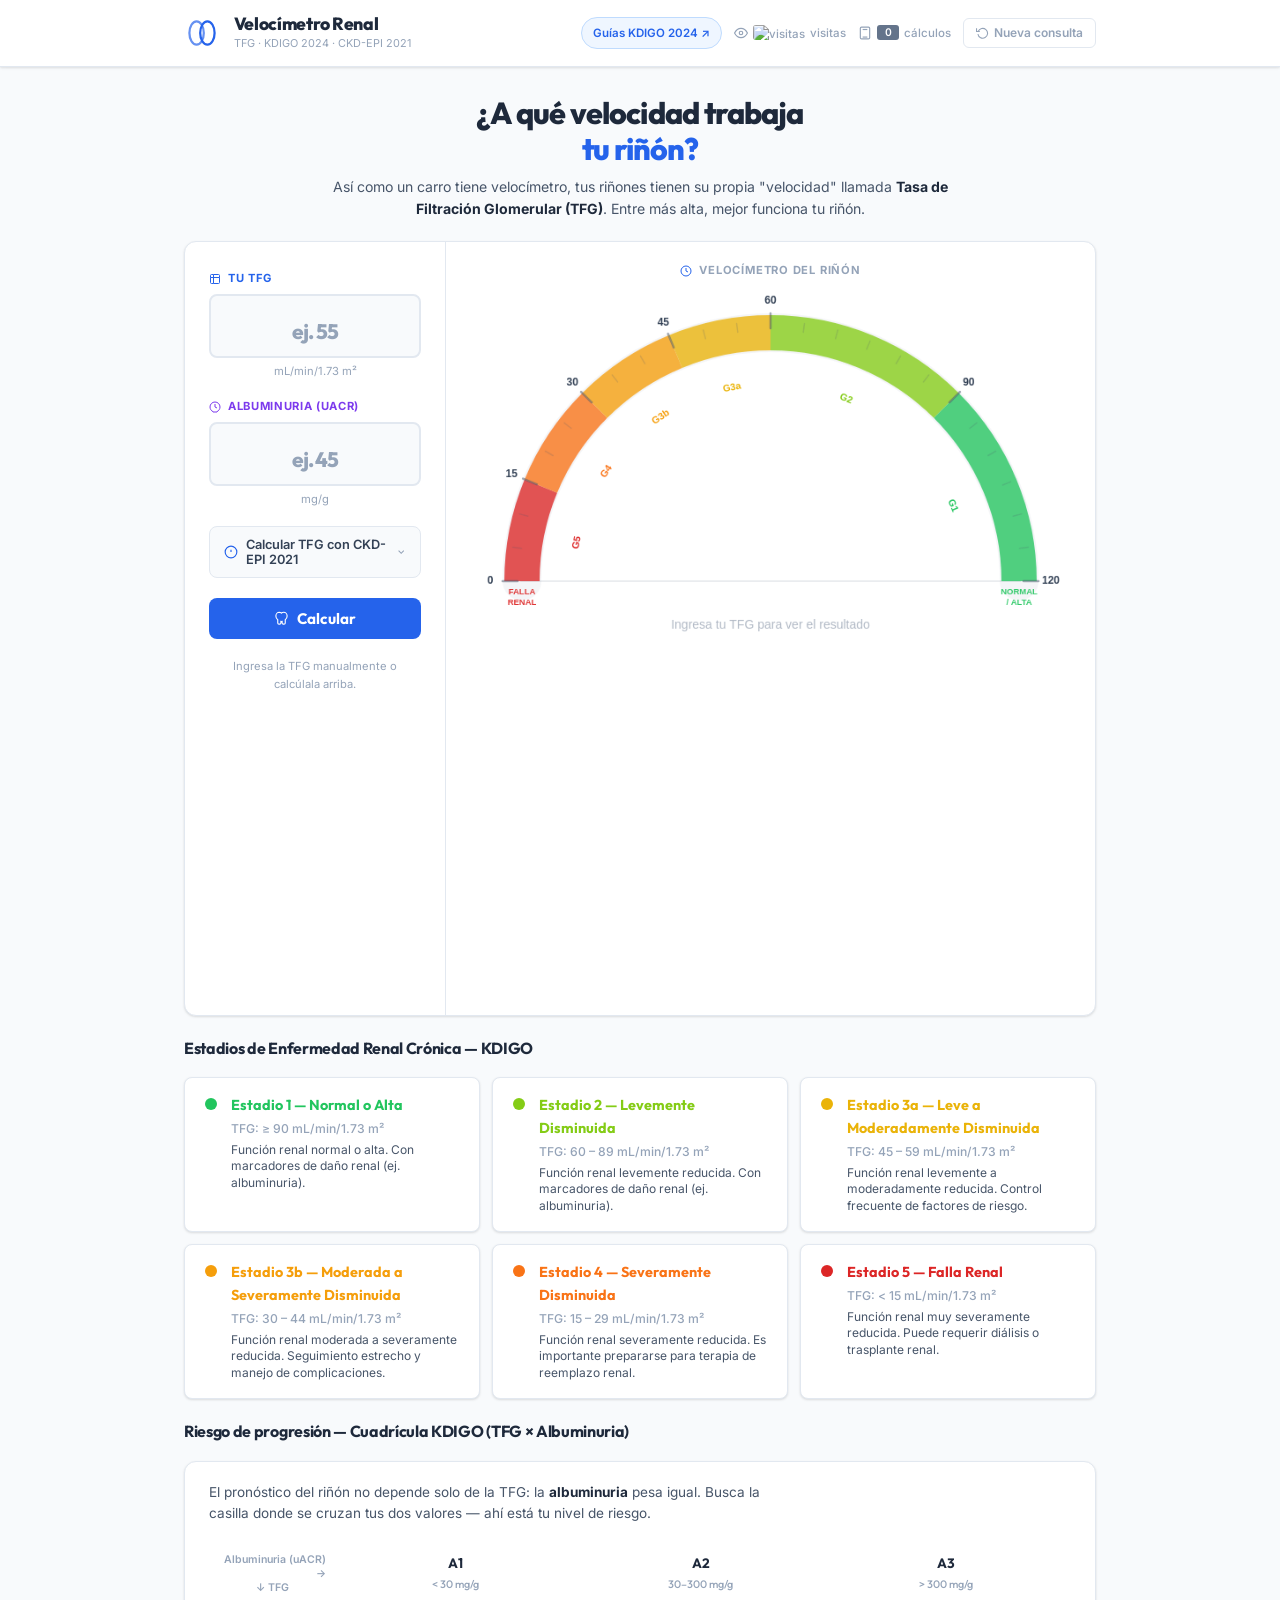
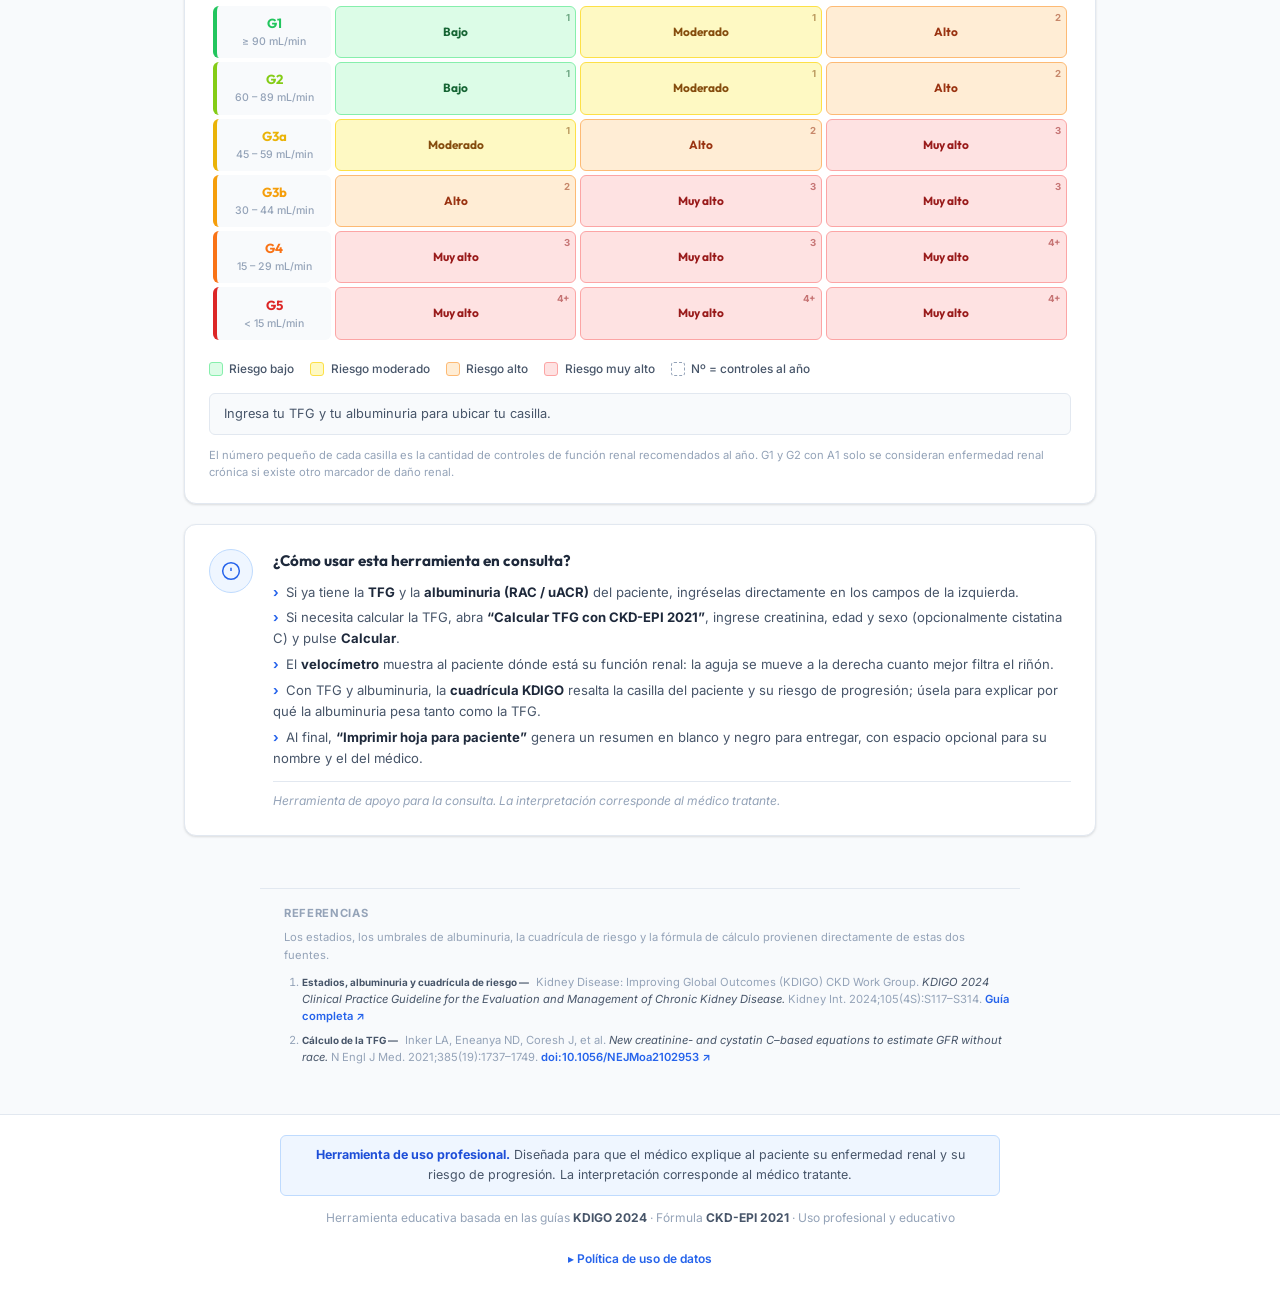
==== commit a49730ee: "feat: contador visible de cálculos en la cabecera (endpoint público de GoatCounter) Co-Authored-By: " ====
--- a/index.html
+++ b/index.html
@@ -30,6 +30,11 @@
           <svg viewBox="0 0 24 24" fill="none" stroke="currentColor" stroke-width="2" width="14" height="14"><path d="M1 12s4-8 11-8 11 8 11 8-4 8-11 8-11-8-11-8z"/><circle cx="12" cy="12" r="3"/></svg>
           <img class="visit-badge" alt="visitas"
                src="https://hits.sh/velocimetrorenal.com.svg?label=%20&style=flat-square&color=64748b" /> visitas
+        </div>
+        <!-- Cálculos realizados: suma de los eventos de GoatCounter (ver registrarCalculo en app.js) -->
+        <div class="visit-counter calc-counter" id="calc-counter" hidden>
+          <svg viewBox="0 0 24 24" fill="none" stroke="currentColor" stroke-width="2" width="14" height="14"><rect x="4" y="2" width="16" height="20" rx="2"/><line x1="8" y1="6" x2="16" y2="6"/><line x1="8" y1="11" x2="8.01" y2="11"/><line x1="12" y1="11" x2="12.01" y2="11"/><line x1="16" y1="11" x2="16.01" y2="11"/><line x1="8" y1="15" x2="8.01" y2="15"/><line x1="12" y1="15" x2="12.01" y2="15"/><line x1="16" y1="15" x2="16.01" y2="15"/><line x1="8" y1="19" x2="16" y2="19"/></svg>
+          <span class="calc-badge" id="calc-count">0</span> cálculos
         </div>
         <button class="btn-reset" onclick="window.location.reload()" title="Nueva consulta">
           <svg viewBox="0 0 24 24" fill="none" stroke="currentColor" stroke-width="2" width="13" height="13"><polyline points="1 4 1 10 7 10"/><path d="M3.51 15a9 9 0 1 0 .49-4.87"/></svg>
@@ -333,8 +338,9 @@
           <li><strong>Google Fonts</strong> — entrega las tipografías</li>
           <li><strong>hits.sh</strong> — cuenta las visitas totales; no identifica personas</li>
           <li><strong>GoatCounter</strong> — estadísticas de uso sin cookies: registra página visitada,
-          fecha, país, idioma, tipo de dispositivo y sitio de origen. No almacena la dirección IP ni
-          identificadores persistentes. Datos alojados en la Unión Europea (Finlandia/Alemania).</li>
+          fecha, país, idioma, tipo de dispositivo y sitio de origen. Registra también cuántas veces se
+          usa la calculadora (TFG directa o fórmula CKD-EPI), sin los valores ingresados. No almacena la
+          dirección IP ni identificadores persistentes. Datos alojados en la Unión Europea (Finlandia/Alemania).</li>
         </ul>
         <p>Ninguno de ellos recibe tus valores clínicos, porque esos nunca se transmiten.</p>
 
--- a/style.css
+++ b/style.css
@@ -113,6 +113,20 @@
   width: auto;
   display: block;
   border-radius: 3px;
+}
+.calc-badge {
+  display: inline-block;
+  min-width: 22px;
+  height: 15px;
+  line-height: 15px;
+  padding: 0 5px;
+  border-radius: 3px;
+  background: #64748b;
+  color: #fff;
+  font-size: 0.66rem;
+  font-weight: 600;
+  text-align: center;
+  font-variant-numeric: tabular-nums;
 }
 .btn-reset {
   display: inline-flex;
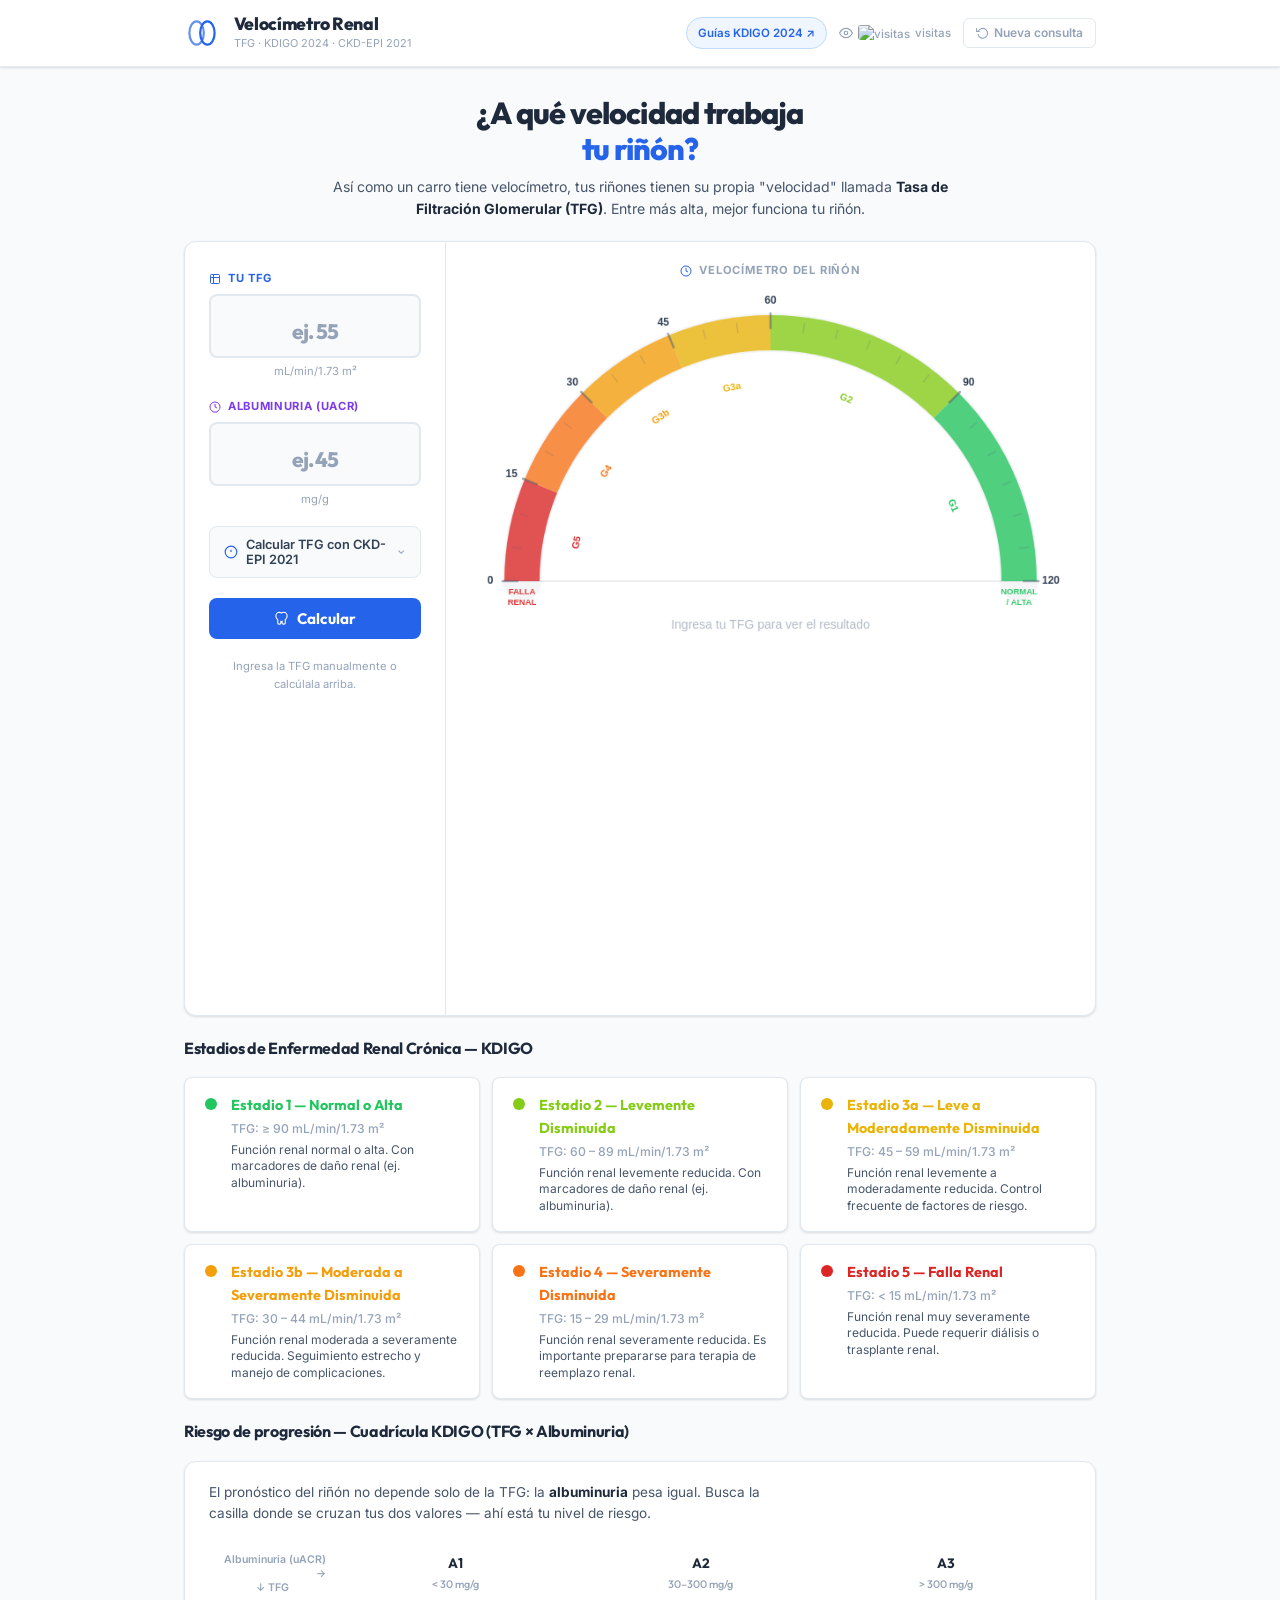
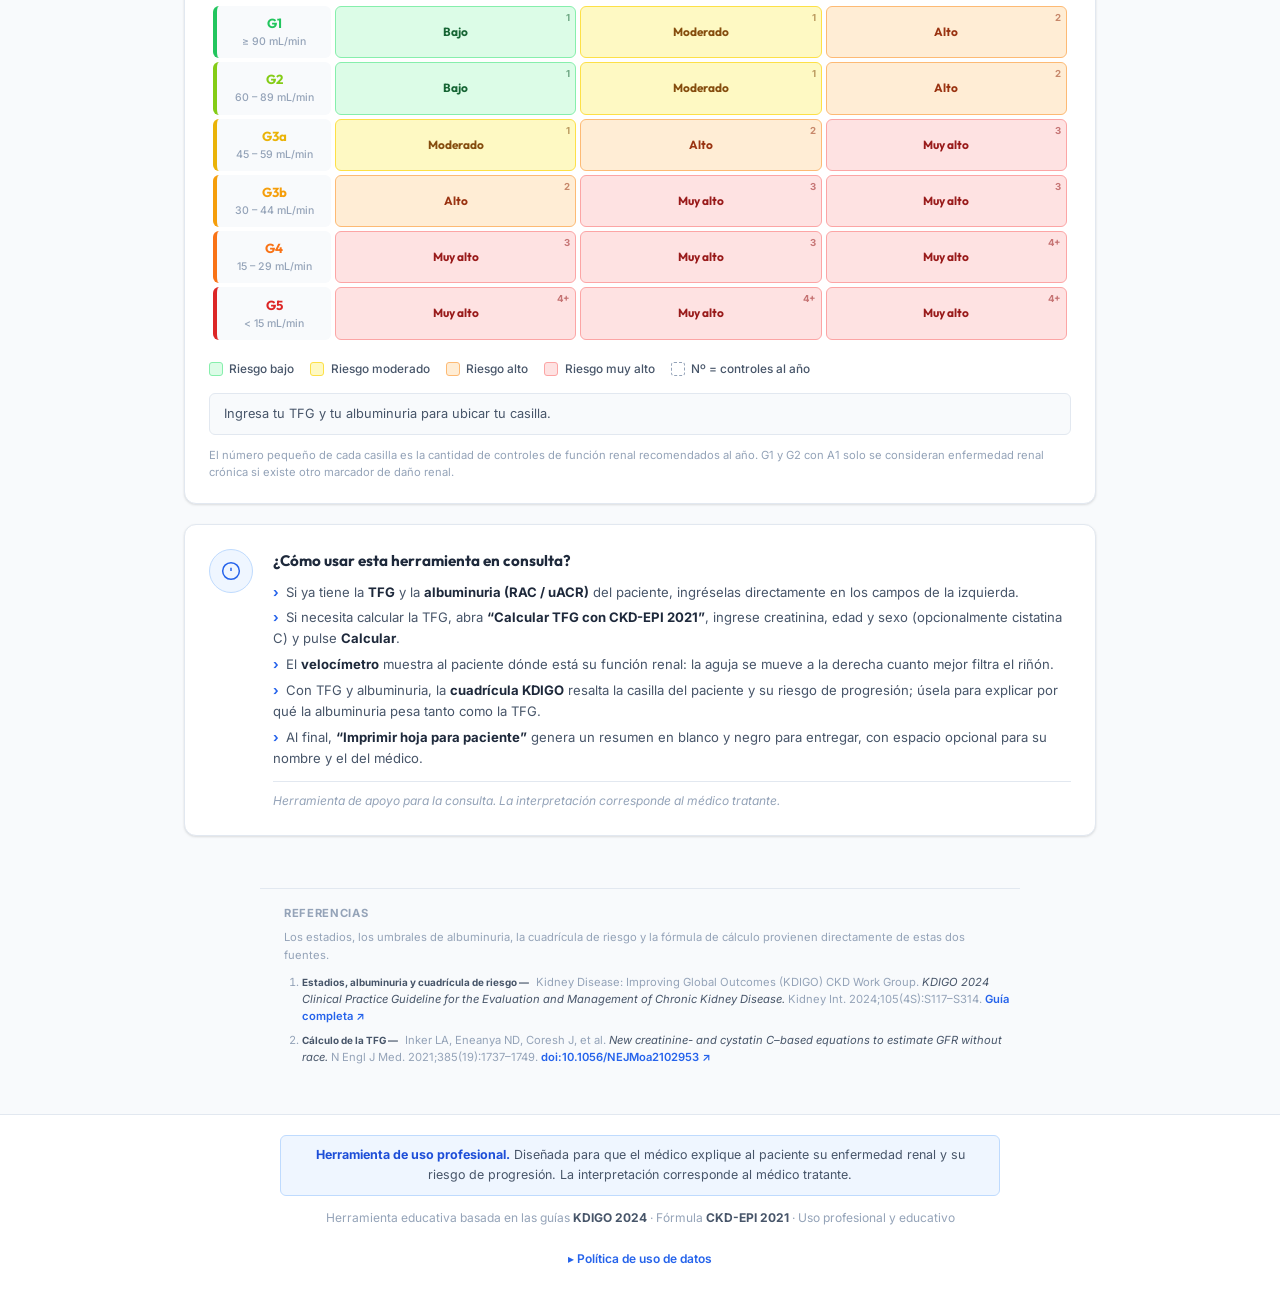
==== commit bb888c61: "revert: quitar el contador visible de cálculos de la cabecera El endpoint público /counter/*.json de" ====
--- a/index.html
+++ b/index.html
@@ -30,11 +30,6 @@
           <svg viewBox="0 0 24 24" fill="none" stroke="currentColor" stroke-width="2" width="14" height="14"><path d="M1 12s4-8 11-8 11 8 11 8-4 8-11 8-11-8-11-8z"/><circle cx="12" cy="12" r="3"/></svg>
           <img class="visit-badge" alt="visitas"
                src="https://hits.sh/velocimetrorenal.com.svg?label=%20&style=flat-square&color=64748b" /> visitas
-        </div>
-        <!-- Cálculos realizados: suma de los eventos de GoatCounter (ver registrarCalculo en app.js) -->
-        <div class="visit-counter calc-counter" id="calc-counter" hidden>
-          <svg viewBox="0 0 24 24" fill="none" stroke="currentColor" stroke-width="2" width="14" height="14"><rect x="4" y="2" width="16" height="20" rx="2"/><line x1="8" y1="6" x2="16" y2="6"/><line x1="8" y1="11" x2="8.01" y2="11"/><line x1="12" y1="11" x2="12.01" y2="11"/><line x1="16" y1="11" x2="16.01" y2="11"/><line x1="8" y1="15" x2="8.01" y2="15"/><line x1="12" y1="15" x2="12.01" y2="15"/><line x1="16" y1="15" x2="16.01" y2="15"/><line x1="8" y1="19" x2="16" y2="19"/></svg>
-          <span class="calc-badge" id="calc-count">0</span> cálculos
         </div>
         <button class="btn-reset" onclick="window.location.reload()" title="Nueva consulta">
           <svg viewBox="0 0 24 24" fill="none" stroke="currentColor" stroke-width="2" width="13" height="13"><polyline points="1 4 1 10 7 10"/><path d="M3.51 15a9 9 0 1 0 .49-4.87"/></svg>
--- a/style.css
+++ b/style.css
@@ -113,20 +113,6 @@
   width: auto;
   display: block;
   border-radius: 3px;
-}
-.calc-badge {
-  display: inline-block;
-  min-width: 22px;
-  height: 15px;
-  line-height: 15px;
-  padding: 0 5px;
-  border-radius: 3px;
-  background: #64748b;
-  color: #fff;
-  font-size: 0.66rem;
-  font-weight: 600;
-  text-align: center;
-  font-variant-numeric: tabular-nums;
 }
 .btn-reset {
   display: inline-flex;
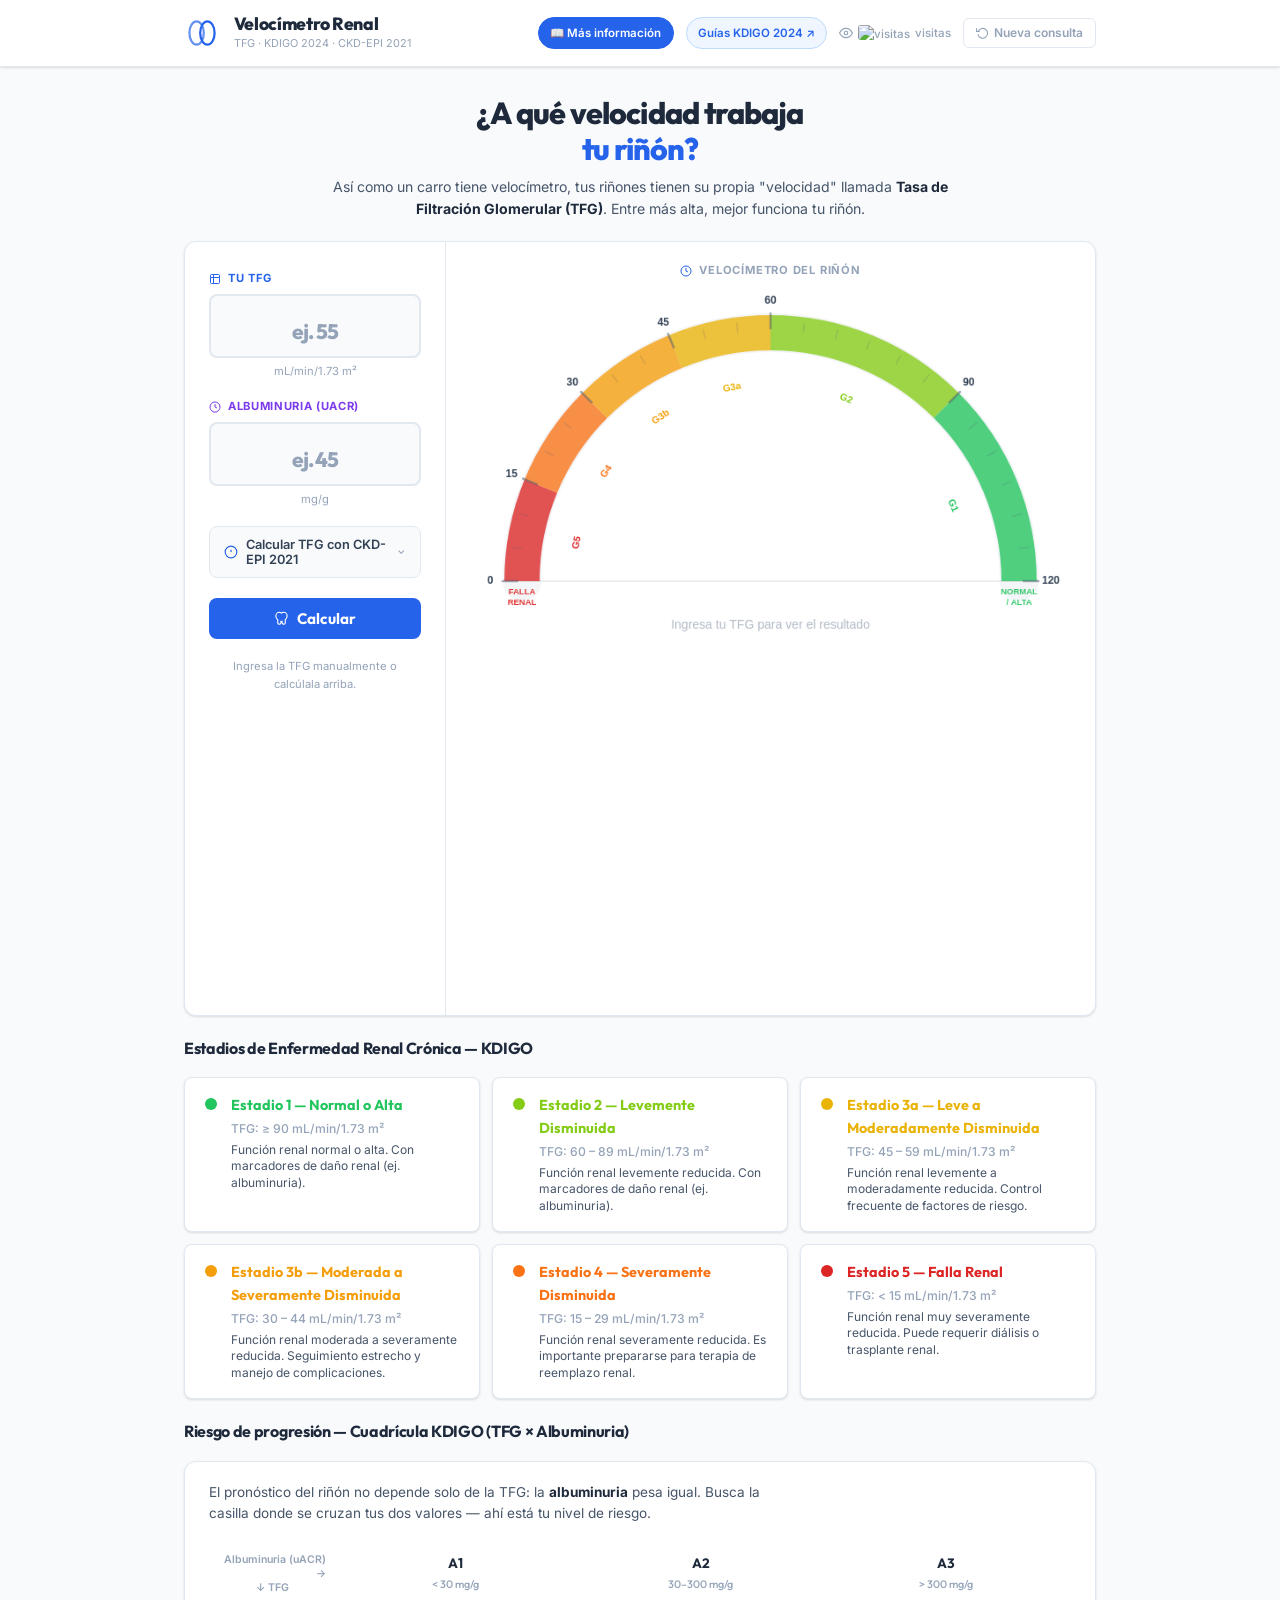
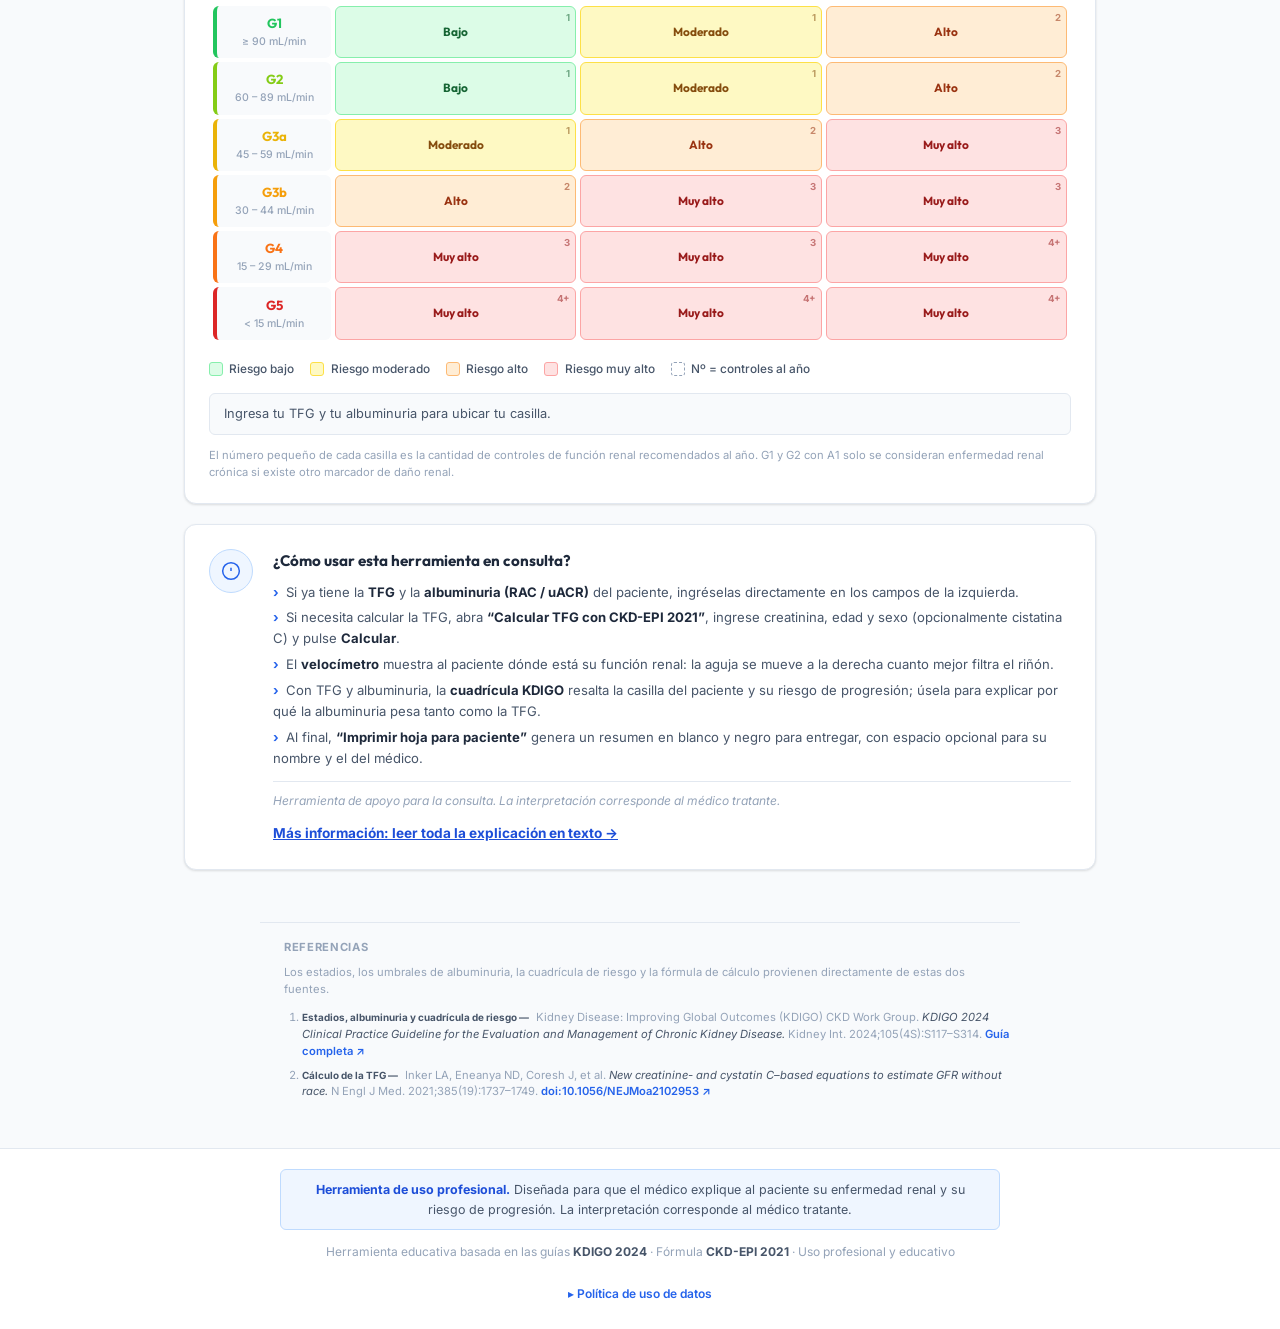
==== commit 24bcac44: "SEO y lectura por IA: guía en texto con botón «Más información», datos estructurados, robots, sitema" ====
--- a/index.html
+++ b/index.html
@@ -3,12 +3,26 @@
 <head>
   <meta charset="UTF-8" />
   <meta name="viewport" content="width=device-width, initial-scale=1.0" />
-  <title>Velocímetro Renal — TFG (Tasa de Filtración Glomerular)</title>
-  <meta name="description" content="Herramienta para profesionales de la salud: explique a su paciente la función renal (TFG, CKD-EPI 2021) y el riesgo de progresión según KDIGO 2024." />
+  <title>Velocímetro Renal — Calculadora de TFG (CKD-EPI 2021) y riesgo KDIGO para explicar al paciente</title>
+  <meta name="description" content="Herramienta gratuita para profesionales de la salud: explique a su paciente la función renal con un velocímetro de TFG, calcule la TFG con CKD-EPI 2021 (creatinina y cistatina C), clasifique la albuminuria y ubique el riesgo de progresión en la cuadrícula KDIGO 2024." />
+  <link rel="canonical" href="https://velocimetrorenal.com/" />
+  <meta name="google-site-verification" content="ZKMQDfX7R3BEnIOVSvXn81xm-n28BHSThDyJsy32aG8" />
+  <meta property="og:type" content="website" />
+  <meta property="og:site_name" content="Velocímetro Renal" />
+  <meta property="og:title" content="Velocímetro Renal — Calculadora de TFG (CKD-EPI 2021) y riesgo KDIGO para explicar al paciente" />
+  <meta property="og:description" content="Herramienta gratuita para profesionales de la salud: explique a su paciente la función renal con un velocímetro de TFG, calcule la TFG con CKD-EPI 2021 (creatinina y cistatina C), clasifique la albuminuria y ubique el riesgo de progresión en la cuadrícula KDIGO 2024." />
+  <meta property="og:url" content="https://velocimetrorenal.com/" />
+  <meta property="og:locale" content="es_CO" />
+  <meta property="og:image" content="https://velocimetrorenal.com/img/og.png" />
+  <meta property="og:image:width" content="1200" />
+  <meta property="og:image:height" content="630" />
+  <meta name="twitter:card" content="summary_large_image" />
+  <link rel="icon" href="img/icono.svg" type="image/svg+xml" />
+  <script type="application/ld+json">[{"@context": "https://schema.org", "@type": "WebSite", "@id": "https://velocimetrorenal.com/#sitio", "name": "Velocímetro Renal", "url": "https://velocimetrorenal.com/", "inLanguage": "es", "description": "Herramienta para que el médico explique al paciente su función renal (TFG) y su riesgo de progresión de enfermedad renal crónica según KDIGO.", "author": {"@type": "Person", "name": "Juan José Jaller", "jobTitle": "Médico nefrólogo"}, "publisher": {"@type": "Organization", "name": "CiMedical"}}, {"@context": "https://schema.org", "@type": ["WebApplication", "MedicalWebPage"], "name": "Velocímetro Renal: calculadora de TFG y riesgo KDIGO", "url": "https://velocimetrorenal.com/", "description": "Herramienta gratuita para profesionales de la salud: explique a su paciente la función renal con un velocímetro de TFG, calcule la TFG con CKD-EPI 2021 (creatinina y cistatina C), clasifique la albuminuria y ubique el riesgo de progresión en la cuadrícula KDIGO 2024.", "inLanguage": "es", "applicationCategory": "HealthApplication", "operatingSystem": "Any", "isAccessibleForFree": true, "offers": {"@type": "Offer", "price": "0", "priceCurrency": "USD"}, "featureList": ["Velocímetro de TFG sobre los estadios G1 a G5 de KDIGO", "Cálculo de TFG con CKD-EPI 2021 (creatinina, o creatinina y cistatina C), sin variable de raza", "Clasificación de albuminuria A1, A2 y A3 por uACR", "Cuadrícula de riesgo KDIGO (TFG × albuminuria) con frecuencia de control anual", "Hoja imprimible para el paciente"], "audience": {"@type": "MedicalAudience", "audienceType": "Clinician"}, "about": [{"@type": "MedicalCondition", "name": "Enfermedad renal crónica", "alternateName": "Chronic kidney disease"}, {"@type": "MedicalTest", "name": "Tasa de filtración glomerular estimada", "alternateName": ["TFG", "eGFR", "CKD-EPI 2021"]}], "author": {"@type": "Person", "name": "Juan José Jaller", "jobTitle": "Médico nefrólogo"}, "isPartOf": {"@id": "https://velocimetrorenal.com/#sitio"}, "image": "https://velocimetrorenal.com/img/og.png", "subjectOf": [{"@type": "WebPage", "url": "https://velocimetrorenal.com/tfg-enfermedad-renal-cronica.html", "inLanguage": "es"}], "citation": ["KDIGO CKD Work Group. KDIGO 2024 Clinical Practice Guideline for the Evaluation and Management of Chronic Kidney Disease. Kidney Int. 2024;105(4S):S117-S314.", "Inker LA, Eneanya ND, Coresh J, et al. New creatinine- and cystatin C-based equations to estimate GFR without race. N Engl J Med. 2021;385(19):1737-1749. doi:10.1056/NEJMoa2102953"]}]</script>
   <link rel="preconnect" href="https://fonts.googleapis.com" />
   <link rel="preconnect" href="https://fonts.gstatic.com" crossorigin />
   <link href="https://fonts.googleapis.com/css2?family=Inter:wght@300;400;500;600;700;800;900&family=Outfit:wght@300;400;500;600;700;800&display=swap" rel="stylesheet" />
-  <link rel="stylesheet" href="style.css" />
+  <link rel="stylesheet" href="style.css?v=2" />
 </head>
 <body>
 
@@ -25,6 +39,7 @@
         </div>
       </div>
       <div class="header-right">
+        <a href="tfg-enfermedad-renal-cronica.html" class="header-link header-info" title="Explicación en texto: TFG, CKD-EPI 2021, estadios, albuminuria y riesgo KDIGO">Más información</a>
         <a href="https://kdigo.org/guidelines/ckd-evaluation-and-management/" target="_blank" rel="noopener" class="header-link">Guías KDIGO 2024 ↗</a>
         <div class="visit-counter">
           <svg viewBox="0 0 24 24" fill="none" stroke="currentColor" stroke-width="2" width="14" height="14"><path d="M1 12s4-8 11-8 11 8 11 8-4 8-11 8-11-8-11-8z"/><circle cx="12" cy="12" r="3"/></svg>
@@ -232,6 +247,7 @@
           <li>Al final, <strong>“Imprimir hoja para paciente”</strong> genera un resumen en blanco y negro para entregar, con espacio opcional para su nombre y el del médico.</li>
         </ul>
         <p class="disclaimer">Herramienta de apoyo para la consulta. La interpretación corresponde al médico tratante.</p>
+        <p class="pie-guia"><a href="tfg-enfermedad-renal-cronica.html">Más información: leer toda la explicación en texto →</a></p>
       </div>
     </section>
     <!-- REFERENCIAS -->
--- a/style.css
+++ b/style.css
@@ -964,3 +964,48 @@
     border-radius: 4pt;
   }
 }
+
+/* ── «MÁS INFORMACIÓN»: botón y guía en texto ─────────────── */
+.header-link.header-info { background: var(--primary); border-color: var(--primary); color: var(--white); white-space: nowrap; }
+.header-link.header-info::before { content: "📖 "; }
+.header-link.header-info.sin-icono::before { content: none; }
+.header-link.header-info:hover { background: var(--primary-dark); }
+a.logo { text-decoration: none; }
+.pie-guia { font-size: 0.85rem; margin-top: 0.8rem; }
+.pie-guia a { color: var(--primary-dark); font-weight: 700; }
+
+.gt-main { max-width: 860px; margin: 1.5rem auto 2rem; padding: 0 1rem; }
+.gt { padding: 1.6rem 1.8rem; }
+.gt-titulo { font-family: 'Outfit', sans-serif; font-size: 1.6rem; font-weight: 800; color: var(--dark); line-height: 1.25; }
+.gt-fecha { font-size: 0.8rem; color: var(--text-muted); margin: 0.4rem 0 1rem; }
+.gt p, .gt li { font-size: 0.92rem; line-height: 1.65; color: var(--text); }
+.gt p { margin: 0.5rem 0; }
+.gt ul, .gt ol { padding-left: 1.3rem; margin: 0.4rem 0; }
+.gt a { color: var(--primary-dark); }
+.gt section { margin-top: 1.6rem; padding-top: 1rem; border-top: 1px solid var(--border); scroll-margin-top: 4.5rem; }
+.gt section > h2 { font-family: 'Outfit', sans-serif; font-size: 1.25rem; font-weight: 700; color: var(--dark); }
+.gt h3 { font: 700 0.98rem 'Outfit', sans-serif; color: var(--dark); margin: 0.9rem 0 0.15rem; }
+.gt-aviso { font-size: 0.8rem !important; color: var(--text-muted) !important; }
+.gt-indice { margin-top: 1rem; padding: 0.8rem 1rem; background: var(--bg); border: 1px solid var(--border); border-radius: var(--radius-lg); }
+.gt-indice h2 { font-family: 'Outfit', sans-serif; font-size: 1.05rem; font-weight: 700; color: var(--dark); }
+.gt-formula { background: var(--bg); border: 1px solid var(--border); border-radius: var(--radius-md); padding: 0.6rem 0.8rem; font-size: 0.88rem !important; overflow-x: auto; }
+.gt-pasos > li { margin-bottom: 0.5rem; }
+.gt-pasos > li::marker { font-weight: 800; color: var(--primary-dark); }
+.gt-refs li { font-size: 0.82rem !important; margin-bottom: 0.4rem; overflow-wrap: anywhere; }
+.gt-tabla-wrap { overflow-x: auto; margin: 0.6rem 0; }
+.gt-tabla { border-collapse: collapse; width: 100%; font-size: 0.85rem; }
+.gt-tabla th, .gt-tabla td { border: 1px solid var(--border); padding: 0.45rem 0.6rem; text-align: left; vertical-align: top; color: var(--text); }
+.gt-tabla thead th { background: var(--primary-light); color: var(--dark); font-weight: 700; }
+.gt-tabla tbody th { color: var(--dark); white-space: nowrap; }
+.gt-sub { font-size: 0.72rem; font-weight: 400; color: var(--text-secondary); }
+.gt-riesgo td { text-align: center; }
+.gt-r-low      { background: #dcfce7; color: #166534 !important; }
+.gt-r-moderate { background: #fef9c3; color: #854d0e !important; }
+.gt-r-high     { background: #ffedd5; color: #9a3412 !important; }
+.gt-r-veryhigh { background: #fee2e2; color: #991b1b !important; }
+@media (max-width: 760px) {
+  .header-link.header-info { display: inline-block; }
+  .gt { padding: 1.1rem 1rem; }
+  .gt-titulo { font-size: 1.3rem; }
+}
+@media print { .gt-main { margin: 0; max-width: none; } }
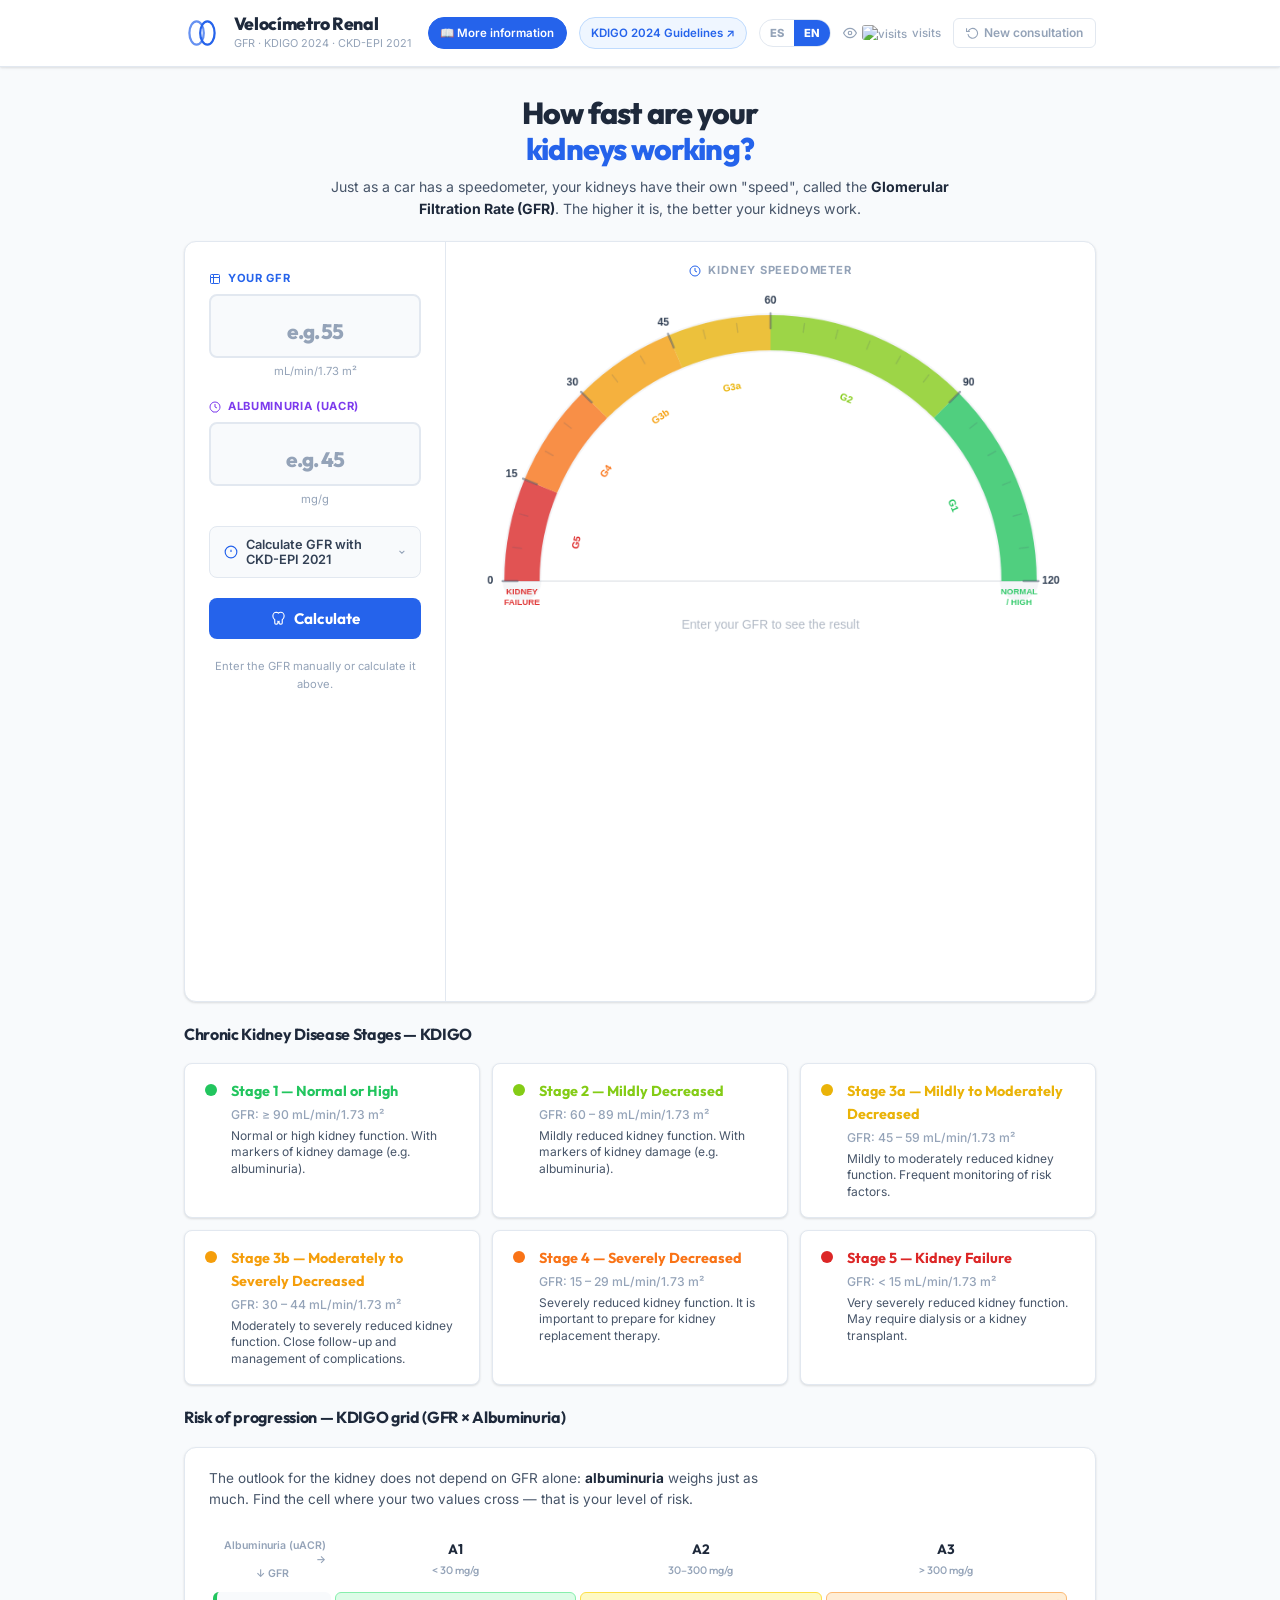
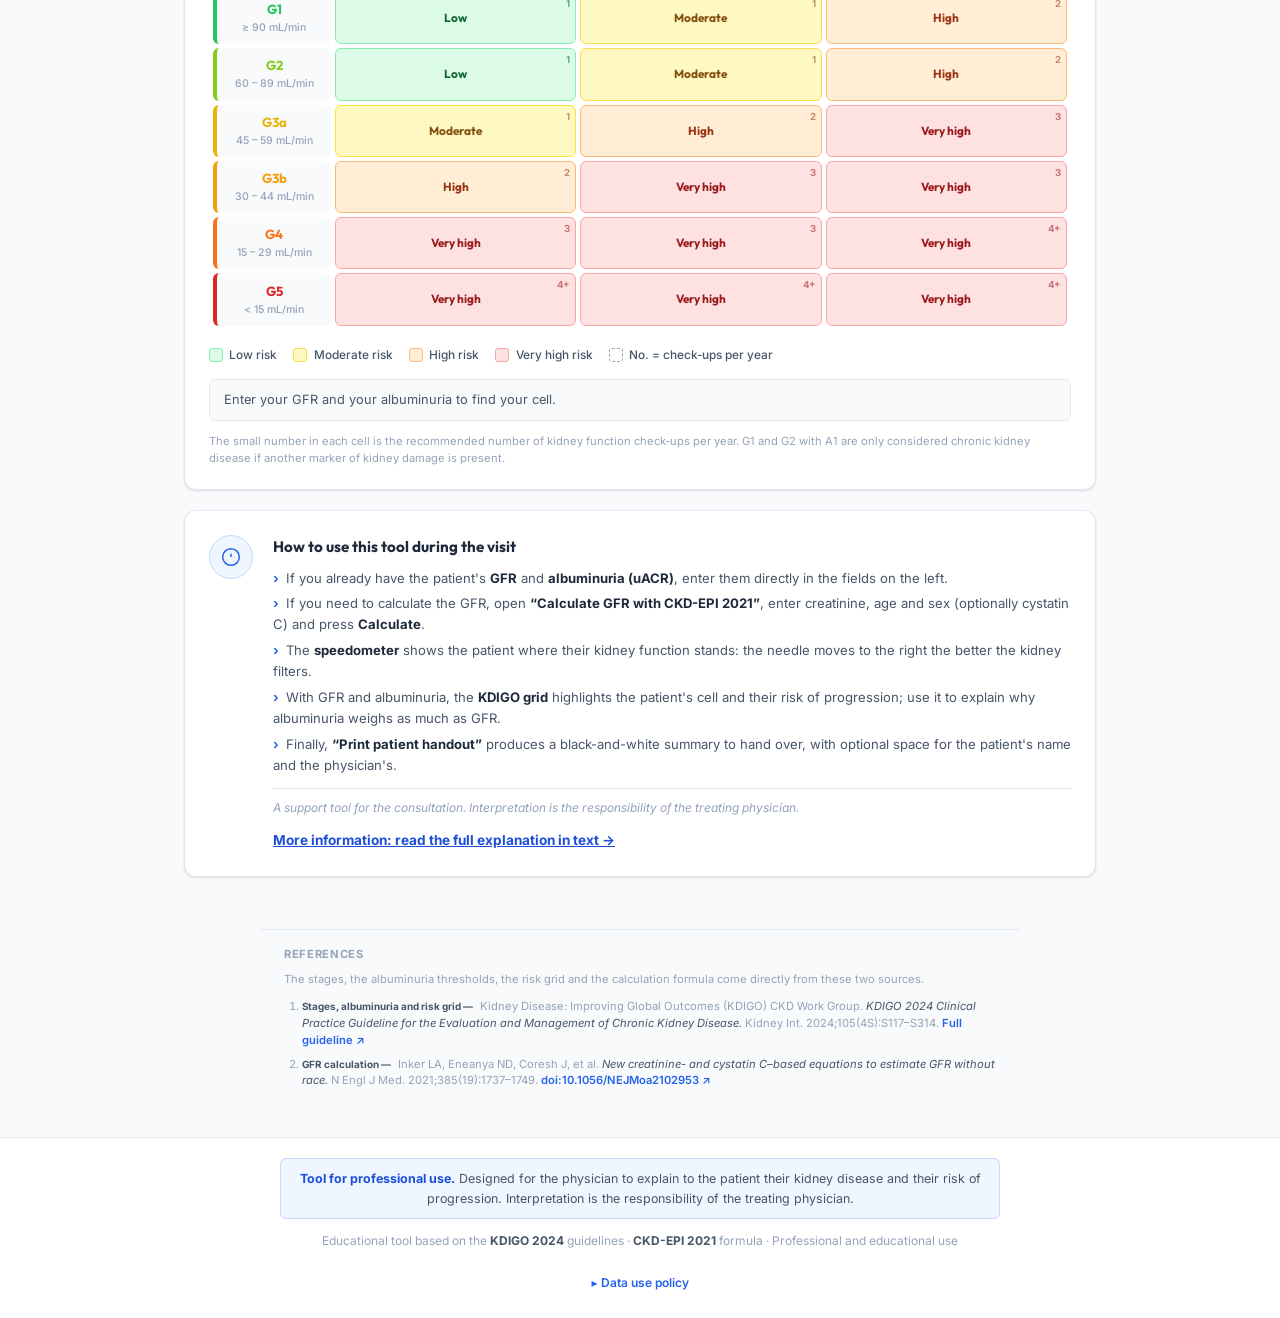
==== commit 27cd3763: "Versión en inglés: interruptor ES | EN en la calculadora, idioma inicial según el navegador y guía e" ====
--- a/index.html
+++ b/index.html
@@ -13,16 +13,17 @@
   <meta property="og:description" content="Herramienta gratuita para profesionales de la salud: explique a su paciente la función renal con un velocímetro de TFG, calcule la TFG con CKD-EPI 2021 (creatinina y cistatina C), clasifique la albuminuria y ubique el riesgo de progresión en la cuadrícula KDIGO 2024." />
   <meta property="og:url" content="https://velocimetrorenal.com/" />
   <meta property="og:locale" content="es_CO" />
+  <meta property="og:locale:alternate" content="en_US" />
   <meta property="og:image" content="https://velocimetrorenal.com/img/og.png" />
   <meta property="og:image:width" content="1200" />
   <meta property="og:image:height" content="630" />
   <meta name="twitter:card" content="summary_large_image" />
   <link rel="icon" href="img/icono.svg" type="image/svg+xml" />
-  <script type="application/ld+json">[{"@context": "https://schema.org", "@type": "WebSite", "@id": "https://velocimetrorenal.com/#sitio", "name": "Velocímetro Renal", "url": "https://velocimetrorenal.com/", "inLanguage": "es", "description": "Herramienta para que el médico explique al paciente su función renal (TFG) y su riesgo de progresión de enfermedad renal crónica según KDIGO.", "author": {"@type": "Person", "name": "Juan José Jaller", "jobTitle": "Médico nefrólogo"}, "publisher": {"@type": "Organization", "name": "CiMedical"}}, {"@context": "https://schema.org", "@type": ["WebApplication", "MedicalWebPage"], "name": "Velocímetro Renal: calculadora de TFG y riesgo KDIGO", "url": "https://velocimetrorenal.com/", "description": "Herramienta gratuita para profesionales de la salud: explique a su paciente la función renal con un velocímetro de TFG, calcule la TFG con CKD-EPI 2021 (creatinina y cistatina C), clasifique la albuminuria y ubique el riesgo de progresión en la cuadrícula KDIGO 2024.", "inLanguage": "es", "applicationCategory": "HealthApplication", "operatingSystem": "Any", "isAccessibleForFree": true, "offers": {"@type": "Offer", "price": "0", "priceCurrency": "USD"}, "featureList": ["Velocímetro de TFG sobre los estadios G1 a G5 de KDIGO", "Cálculo de TFG con CKD-EPI 2021 (creatinina, o creatinina y cistatina C), sin variable de raza", "Clasificación de albuminuria A1, A2 y A3 por uACR", "Cuadrícula de riesgo KDIGO (TFG × albuminuria) con frecuencia de control anual", "Hoja imprimible para el paciente"], "audience": {"@type": "MedicalAudience", "audienceType": "Clinician"}, "about": [{"@type": "MedicalCondition", "name": "Enfermedad renal crónica", "alternateName": "Chronic kidney disease"}, {"@type": "MedicalTest", "name": "Tasa de filtración glomerular estimada", "alternateName": ["TFG", "eGFR", "CKD-EPI 2021"]}], "author": {"@type": "Person", "name": "Juan José Jaller", "jobTitle": "Médico nefrólogo"}, "isPartOf": {"@id": "https://velocimetrorenal.com/#sitio"}, "image": "https://velocimetrorenal.com/img/og.png", "subjectOf": [{"@type": "WebPage", "url": "https://velocimetrorenal.com/tfg-enfermedad-renal-cronica.html", "inLanguage": "es"}], "citation": ["KDIGO CKD Work Group. KDIGO 2024 Clinical Practice Guideline for the Evaluation and Management of Chronic Kidney Disease. Kidney Int. 2024;105(4S):S117-S314.", "Inker LA, Eneanya ND, Coresh J, et al. New creatinine- and cystatin C-based equations to estimate GFR without race. N Engl J Med. 2021;385(19):1737-1749. doi:10.1056/NEJMoa2102953"]}]</script>
+  <script type="application/ld+json">[{"@context": "https://schema.org", "@type": "WebSite", "@id": "https://velocimetrorenal.com/#sitio", "name": "Velocímetro Renal", "url": "https://velocimetrorenal.com/", "inLanguage": ["es", "en"], "description": "Herramienta para que el médico explique al paciente su función renal (TFG) y su riesgo de progresión de enfermedad renal crónica según KDIGO.", "author": {"@type": "Person", "name": "Juan José Jaller", "jobTitle": "Médico nefrólogo"}, "publisher": {"@type": "Organization", "name": "CiMedical"}}, {"@context": "https://schema.org", "@type": ["WebApplication", "MedicalWebPage"], "name": "Velocímetro Renal: calculadora de TFG y riesgo KDIGO", "url": "https://velocimetrorenal.com/", "description": "Herramienta gratuita para profesionales de la salud: explique a su paciente la función renal con un velocímetro de TFG, calcule la TFG con CKD-EPI 2021 (creatinina y cistatina C), clasifique la albuminuria y ubique el riesgo de progresión en la cuadrícula KDIGO 2024.", "inLanguage": ["es", "en"], "applicationCategory": "HealthApplication", "operatingSystem": "Any", "isAccessibleForFree": true, "offers": {"@type": "Offer", "price": "0", "priceCurrency": "USD"}, "featureList": ["Velocímetro de TFG sobre los estadios G1 a G5 de KDIGO", "Cálculo de TFG con CKD-EPI 2021 (creatinina, o creatinina y cistatina C), sin variable de raza", "Clasificación de albuminuria A1, A2 y A3 por uACR", "Cuadrícula de riesgo KDIGO (TFG × albuminuria) con frecuencia de control anual", "Hoja imprimible para el paciente"], "audience": {"@type": "MedicalAudience", "audienceType": "Clinician"}, "about": [{"@type": "MedicalCondition", "name": "Enfermedad renal crónica", "alternateName": "Chronic kidney disease"}, {"@type": "MedicalTest", "name": "Tasa de filtración glomerular estimada", "alternateName": ["TFG", "eGFR", "CKD-EPI 2021"]}], "author": {"@type": "Person", "name": "Juan José Jaller", "jobTitle": "Médico nefrólogo"}, "isPartOf": {"@id": "https://velocimetrorenal.com/#sitio"}, "image": "https://velocimetrorenal.com/img/og.png", "subjectOf": [{"@type": "WebPage", "url": "https://velocimetrorenal.com/tfg-enfermedad-renal-cronica.html", "inLanguage": "es"}, {"@type": "WebPage", "url": "https://velocimetrorenal.com/gfr-chronic-kidney-disease.html", "inLanguage": "en"}], "citation": ["KDIGO CKD Work Group. KDIGO 2024 Clinical Practice Guideline for the Evaluation and Management of Chronic Kidney Disease. Kidney Int. 2024;105(4S):S117-S314.", "Inker LA, Eneanya ND, Coresh J, et al. New creatinine- and cystatin C-based equations to estimate GFR without race. N Engl J Med. 2021;385(19):1737-1749. doi:10.1056/NEJMoa2102953"], "alternateName": "Kidney Speedometer: GFR calculator and KDIGO risk"}]</script>
   <link rel="preconnect" href="https://fonts.googleapis.com" />
   <link rel="preconnect" href="https://fonts.gstatic.com" crossorigin />
   <link href="https://fonts.googleapis.com/css2?family=Inter:wght@300;400;500;600;700;800;900&family=Outfit:wght@300;400;500;600;700;800&display=swap" rel="stylesheet" />
-  <link rel="stylesheet" href="style.css?v=2" />
+  <link rel="stylesheet" href="style.css?v=3" />
 </head>
 <body>
 
@@ -39,16 +40,20 @@
         </div>
       </div>
       <div class="header-right">
-        <a href="tfg-enfermedad-renal-cronica.html" class="header-link header-info" title="Explicación en texto: TFG, CKD-EPI 2021, estadios, albuminuria y riesgo KDIGO">Más información</a>
-        <a href="https://kdigo.org/guidelines/ckd-evaluation-and-management/" target="_blank" rel="noopener" class="header-link">Guías KDIGO 2024 ↗</a>
-        <div class="visit-counter">
+        <a id="link-guia" href="tfg-enfermedad-renal-cronica.html" class="header-link header-info" title="Explicación en texto: TFG, CKD-EPI 2021, estadios, albuminuria y riesgo KDIGO">Más información</a>
+        <a href="https://kdigo.org/guidelines/ckd-evaluation-and-management/" target="_blank" rel="noopener" class="header-link" id="link-kdigo">Guías KDIGO 2024 ↗</a>
+        <div class="lang-switch" role="group" aria-label="Idioma / Language" title="Idioma / Language">
+          <button type="button" data-lang="es">ES</button>
+          <button type="button" data-lang="en">EN</button>
+        </div>
+        <div class="visit-counter" title="Visitas totales del sitio (hits.sh): cuenta cargas de página, no identifica personas">
           <svg viewBox="0 0 24 24" fill="none" stroke="currentColor" stroke-width="2" width="14" height="14"><path d="M1 12s4-8 11-8 11 8 11 8-4 8-11 8-11-8-11-8z"/><circle cx="12" cy="12" r="3"/></svg>
           <img class="visit-badge" alt="visitas"
-               src="https://hits.sh/velocimetrorenal.com.svg?label=%20&style=flat-square&color=64748b" /> visitas
+               src="https://hits.sh/velocimetrorenal.com.svg?label=%20&style=flat-square&color=64748b" /> <span class="tx">visitas</span>
         </div>
         <button class="btn-reset" onclick="window.location.reload()" title="Nueva consulta">
           <svg viewBox="0 0 24 24" fill="none" stroke="currentColor" stroke-width="2" width="13" height="13"><polyline points="1 4 1 10 7 10"/><path d="M3.51 15a9 9 0 1 0 .49-4.87"/></svg>
-          Nueva consulta
+          <span class="tx">Nueva consulta</span>
         </button>
       </div>
     </div>
@@ -73,7 +78,7 @@
         <div class="input-group">
           <label for="gfr-input" class="input-label">
             <svg viewBox="0 0 24 24" fill="none" stroke="currentColor" stroke-width="2"><path d="M9 3H5a2 2 0 0 0-2 2v4m6-6h10a2 2 0 0 1 2 2v4M9 3v18m0 0h10a2 2 0 0 0 2-2V9M9 21H5a2 2 0 0 1-2-2V9m0 0h18"/></svg>
-            Tu TFG
+            <span class="tx">Tu TFG</span>
           </label>
           <div class="input-row">
             <input id="gfr-input" type="number" min="0" max="200" placeholder="ej. 55" class="gfr-input" autocomplete="off" />
@@ -97,7 +102,7 @@
         <div class="calc-accordion">
           <button class="accordion-toggle" id="accordion-btn" onclick="toggleAccordion()" aria-expanded="false">
             <svg viewBox="0 0 24 24" fill="none" stroke="currentColor" stroke-width="2"><circle cx="12" cy="12" r="10"/><path d="M12 8v4M12 16h.01"/></svg>
-            Calcular TFG con CKD-EPI 2021
+            <span class="tx">Calcular TFG con CKD-EPI 2021</span>
             <svg class="chevron" viewBox="0 0 24 24" fill="none" stroke="currentColor" stroke-width="2.5"><polyline points="6 9 12 15 18 9"/></svg>
           </button>
 
@@ -111,7 +116,7 @@
             <!-- Campos comunes -->
             <div class="epi-fields">
               <div class="epi-row epi-row-inline">
-                <label class="epi-label">Sexo</label>
+                <label class="epi-label" id="lbl-sexo">Sexo</label>
                 <div class="sex-toggle">
                   <button class="sex-btn active" id="sex-m" onclick="setSex('M')" title="Masculino">&#9794;</button>
                   <button class="sex-btn" id="sex-f" onclick="setSex('F')" title="Femenino">&#9792;</button>
@@ -137,7 +142,7 @@
               <svg viewBox="0 0 24 24" fill="none" stroke="currentColor" stroke-width="1.8">
                 <path d="M8.5 2C5.46 2 3 4.69 3 8c0 2.5 1.2 4.7 3 6v5a2 2 0 0 0 2 2h1a2 2 0 0 0 2-2v-2.5c.33.03.66.5 1 .5s.67-.47 1-.5V19a2 2 0 0 0 2 2h1a2 2 0 0 0 2-2v-5c1.8-1.3 3-3.5 3-6 0-3.31-2.46-6-5.5-6-1.42 0-2.7.53-3.68 1.4A5.44 5.44 0 0 0 8.5 2z"/>
               </svg>
-              Calcular TFG
+              <span class="tx">Calcular TFG</span>
             </button>
             <p class="epi-note">CKD-EPI 2021 · Sin raza · KDIGO</p>
           </div>
@@ -148,7 +153,7 @@
           <svg viewBox="0 0 24 24" fill="none" stroke="currentColor" stroke-width="1.8">
             <path d="M8.5 2C5.46 2 3 4.69 3 8c0 2.5 1.2 4.7 3 6v5a2 2 0 0 0 2 2h1a2 2 0 0 0 2-2v-2.5c.33.03.66.5 1 .5s.67-.47 1-.5V19a2 2 0 0 0 2 2h1a2 2 0 0 0 2-2v-5c1.8-1.3 3-3.5 3-6 0-3.31-2.46-6-5.5-6-1.42 0-2.7.53-3.68 1.4A5.44 5.44 0 0 0 8.5 2z"/>
           </svg>
-          Calcular
+          <span class="tx">Calcular</span>
         </button>
         <p class="input-hint">Ingresa la TFG manualmente o calcúlala arriba.</p>
 
@@ -178,7 +183,7 @@
           <!-- Botón imprimir -->
           <button class="print-btn" onclick="printReport()" title="Imprimir / Guardar PDF">
             <svg viewBox="0 0 24 24" fill="none" stroke="currentColor" stroke-width="2"><polyline points="6 9 6 2 18 2 18 9"/><path d="M6 18H4a2 2 0 0 1-2-2v-5a2 2 0 0 1 2-2h16a2 2 0 0 1 2 2v5a2 2 0 0 1-2 2h-2"/><rect x="6" y="14" width="12" height="8"/></svg>
-            Imprimir hoja para paciente
+            <span class="tx">Imprimir hoja para paciente</span>
           </button>
         </div>
 
@@ -191,7 +196,7 @@
       <div class="panel-right">
         <div class="speedometer-title">
           <svg viewBox="0 0 24 24" fill="none" stroke="currentColor" stroke-width="2"><circle cx="12" cy="12" r="10"/><polyline points="12 6 12 12 16 14"/></svg>
-          Velocímetro del Riñón
+          <span class="tx">Velocímetro del Riñón</span>
         </div>
         <canvas id="speedometer" width="700" height="420"></canvas>
       </div>
@@ -247,7 +252,7 @@
           <li>Al final, <strong>“Imprimir hoja para paciente”</strong> genera un resumen en blanco y negro para entregar, con espacio opcional para su nombre y el del médico.</li>
         </ul>
         <p class="disclaimer">Herramienta de apoyo para la consulta. La interpretación corresponde al médico tratante.</p>
-        <p class="pie-guia"><a href="tfg-enfermedad-renal-cronica.html">Más información: leer toda la explicación en texto →</a></p>
+        <p class="pie-guia"><a id="link-guia-pie" href="tfg-enfermedad-renal-cronica.html">Más información: leer toda la explicación en texto →</a></p>
       </div>
     </section>
     <!-- REFERENCIAS -->
@@ -259,14 +264,14 @@
       </p>
       <ol class="refs-list">
         <li>
-          <span class="ref-tag">Estadios, albuminuria y cuadrícula de riesgo</span>
+          <span class="ref-tag" id="ref-tag-1">Estadios, albuminuria y cuadrícula de riesgo</span>
           Kidney Disease: Improving Global Outcomes (KDIGO) CKD Work Group.
           <em>KDIGO 2024 Clinical Practice Guideline for the Evaluation and Management of
           Chronic Kidney Disease.</em> Kidney Int. 2024;105(4S):S117&ndash;S314.
-          <a href="https://kdigo.org/guidelines/ckd-evaluation-and-management/" target="_blank" rel="noopener">Guía completa &#8599;</a>
+          <a href="https://kdigo.org/guidelines/ckd-evaluation-and-management/" target="_blank" rel="noopener" id="ref-link-1">Guía completa &#8599;</a>
         </li>
         <li>
-          <span class="ref-tag">Cálculo de la TFG</span>
+          <span class="ref-tag" id="ref-tag-2">Cálculo de la TFG</span>
           Inker LA, Eneanya ND, Coresh J, et&nbsp;al.
           <em>New creatinine- and cystatin C&ndash;based equations to estimate GFR without race.</em>
           N Engl J Med. 2021;385(19):1737&ndash;1749.
@@ -287,8 +292,8 @@
     <h2 class="pr-title">Resultado de Función Renal</h2>
 
     <div class="pr-names">
-      <div class="pr-name-row"><span class="pr-name-label">Paciente:</span> <span id="pr-patient" class="pr-name-value"></span></div>
-      <div class="pr-name-row"><span class="pr-name-label">Médico:</span> <span id="pr-doctor" class="pr-name-value"></span></div>
+      <div class="pr-name-row"><span class="pr-name-label" id="pr-lbl-paciente">Paciente:</span> <span id="pr-patient" class="pr-name-value"></span></div>
+      <div class="pr-name-row"><span class="pr-name-label" id="pr-lbl-medico">Médico:</span> <span id="pr-doctor" class="pr-name-value"></span></div>
     </div>
 
     <!-- Valor principal -->
@@ -329,7 +334,7 @@
       <strong>Herramienta de uso profesional.</strong> Diseñada para que el médico explique al paciente
       su enfermedad renal y su riesgo de progresión. La interpretación corresponde al médico tratante.
     </p>
-    <p>Herramienta educativa basada en las guías <strong>KDIGO 2024</strong> · Fórmula <strong>CKD-EPI 2021</strong> · Uso profesional y educativo</p>
+    <p id="pie-linea">Herramienta educativa basada en las guías <strong>KDIGO 2024</strong> · Fórmula <strong>CKD-EPI 2021</strong> · Uso profesional y educativo</p>
 
     <details class="privacy">
       <summary>Política de uso de datos</summary>
@@ -339,7 +344,8 @@
         No se envían a ningún servidor, no se guardan en ninguna base de datos y desaparecen
         cuando cierras o recargas la página.</p>
 
-        <p><strong>No usamos cookies</strong> ni guardamos información en tu equipo.
+        <p><strong>No usamos cookies.</strong> Lo único que se guarda en tu equipo es el idioma que
+        elijas (español o inglés), para abrir la página en ese idioma la próxima vez.
         <strong>No hay publicidad ni rastreo publicitario.</strong></p>
 
         <p>Como en cualquier página web, al abrirla tu dirección IP queda visible para los
@@ -365,7 +371,8 @@
     </details>
   </footer>
 
-  <script src="app.js"></script>
+  <script src="i18n.js?v=1"></script>
+  <script src="app.js?v=2"></script>
   <!-- Analítica sin cookies ni IP (GoatCounter): cuenta visitas únicas, no identifica personas -->
   <script data-goatcounter="https://velocimetrorenal.goatcounter.com/count" async src="//gc.zgo.at/count.js"></script>
 </body>
--- a/style.css
+++ b/style.css
@@ -1009,3 +1009,9 @@
   .gt-titulo { font-size: 1.3rem; }
 }
 @media print { .gt-main { margin: 0; max-width: none; } }
+
+/* ── INTERRUPTOR DE IDIOMA ES | EN ────────────────────────── */
+.lang-switch { display: inline-flex; border: 1px solid var(--border); border-radius: 999px; overflow: hidden; background: var(--white); flex-shrink: 0; }
+.lang-switch button, .lang-switch a { font: 800 0.7rem 'Inter', sans-serif; letter-spacing: 0.4px; padding: 0.36rem 0.6rem; border: 0; background: transparent; color: var(--text-muted); cursor: pointer; text-decoration: none; }
+.lang-switch button.activo, .lang-switch a.activo { background: var(--primary); color: var(--white); }
+@media (max-width: 760px) { .header-right { flex-wrap: wrap; row-gap: 0.4rem; } }
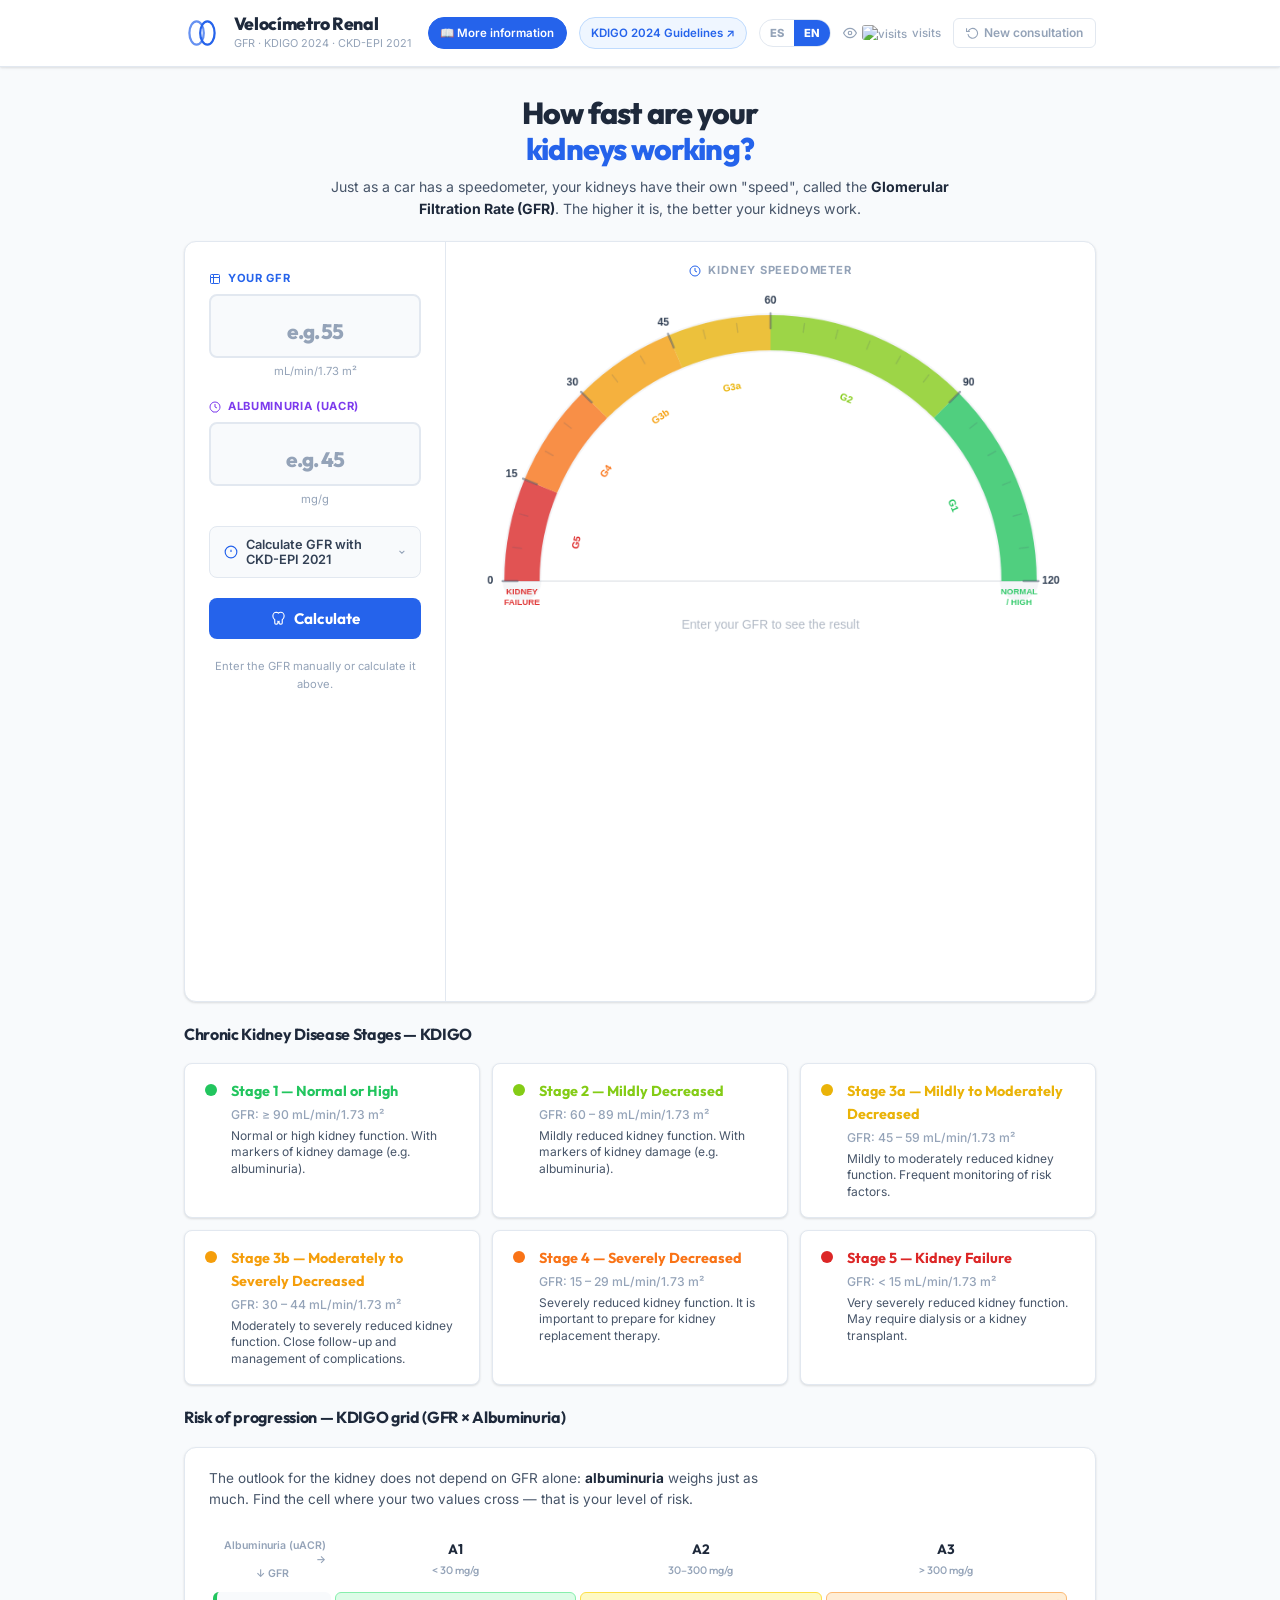
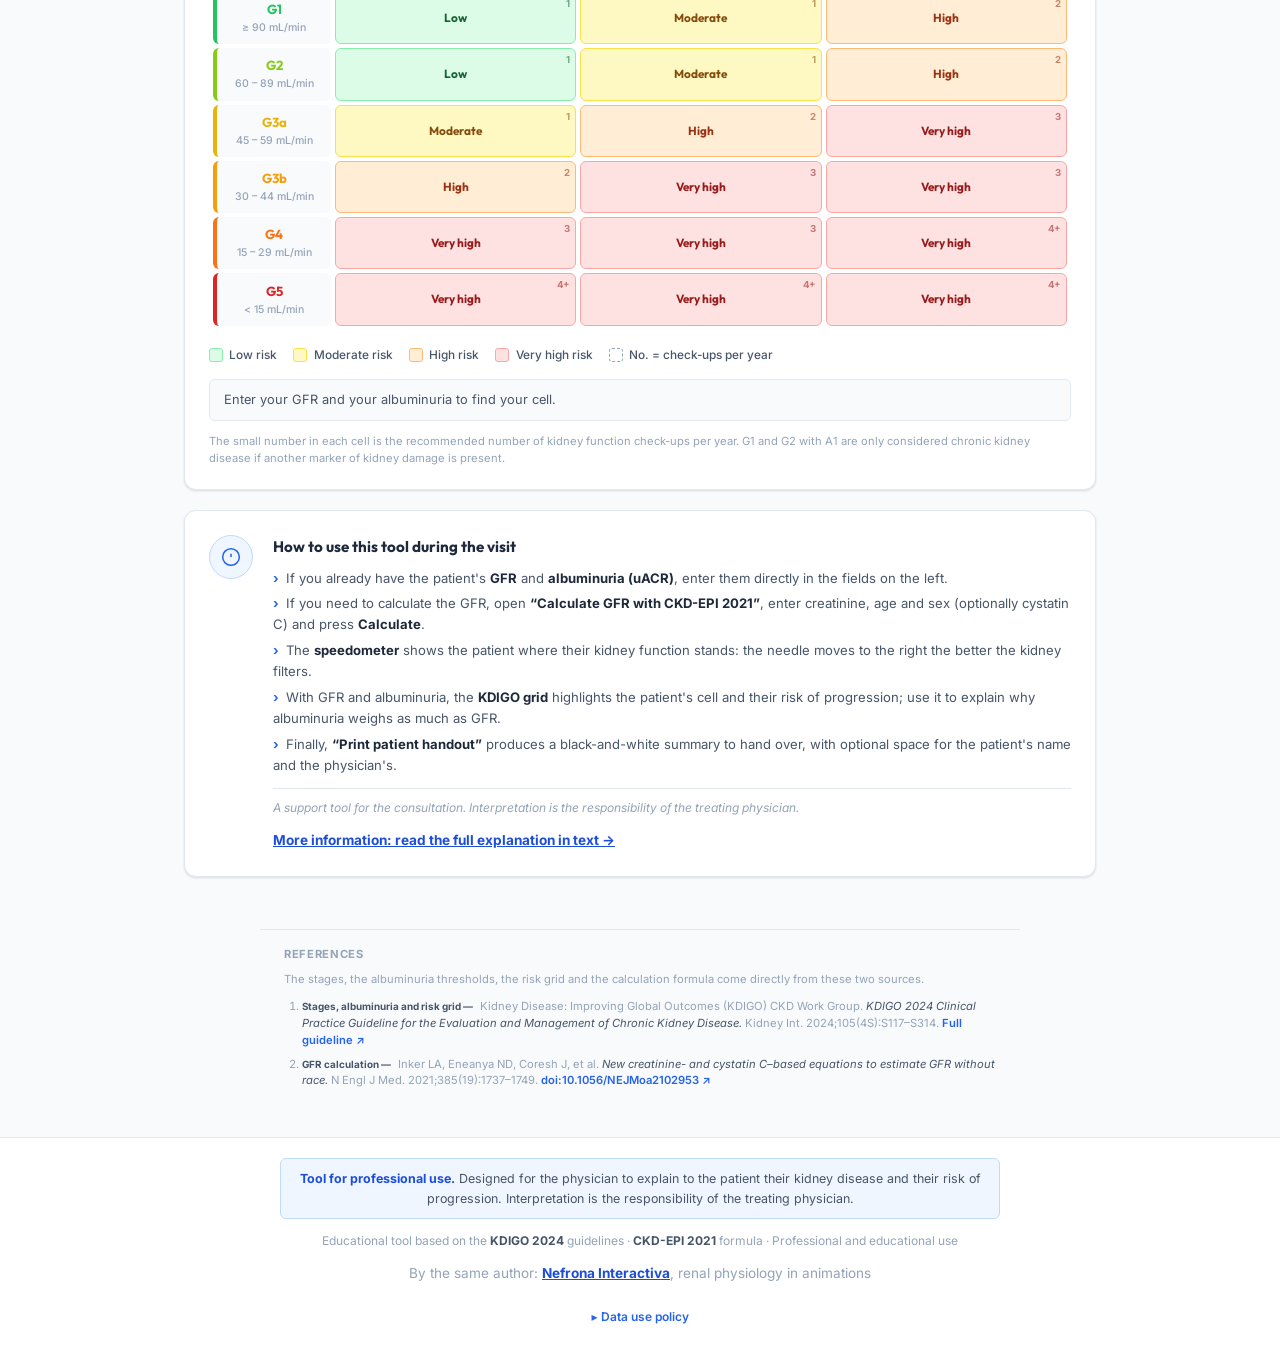
==== commit bab80719: "Enlace a Nefrona Interactiva (mismo autor) en el pie, las guías y llms.txt Co-Authored-By: Claude Fa" ====
--- a/index.html
+++ b/index.html
@@ -335,6 +335,7 @@
       su enfermedad renal y su riesgo de progresión. La interpretación corresponde al médico tratante.
     </p>
     <p id="pie-linea">Herramienta educativa basada en las guías <strong>KDIGO 2024</strong> · Fórmula <strong>CKD-EPI 2021</strong> · Uso profesional y educativo</p>
+    <p class="pie-guia" id="pie-hermana">Del mismo autor: <a href="https://nefrona-interactiva.com/?lang=es">Nefrona Interactiva</a>, fisiología renal en animaciones</p>
 
     <details class="privacy">
       <summary>Política de uso de datos</summary>
@@ -371,7 +372,7 @@
     </details>
   </footer>
 
-  <script src="i18n.js?v=1"></script>
+  <script src="i18n.js?v=2"></script>
   <script src="app.js?v=2"></script>
   <!-- Analítica sin cookies ni IP (GoatCounter): cuenta visitas únicas, no identifica personas -->
   <script data-goatcounter="https://velocimetrorenal.goatcounter.com/count" async src="//gc.zgo.at/count.js"></script>
